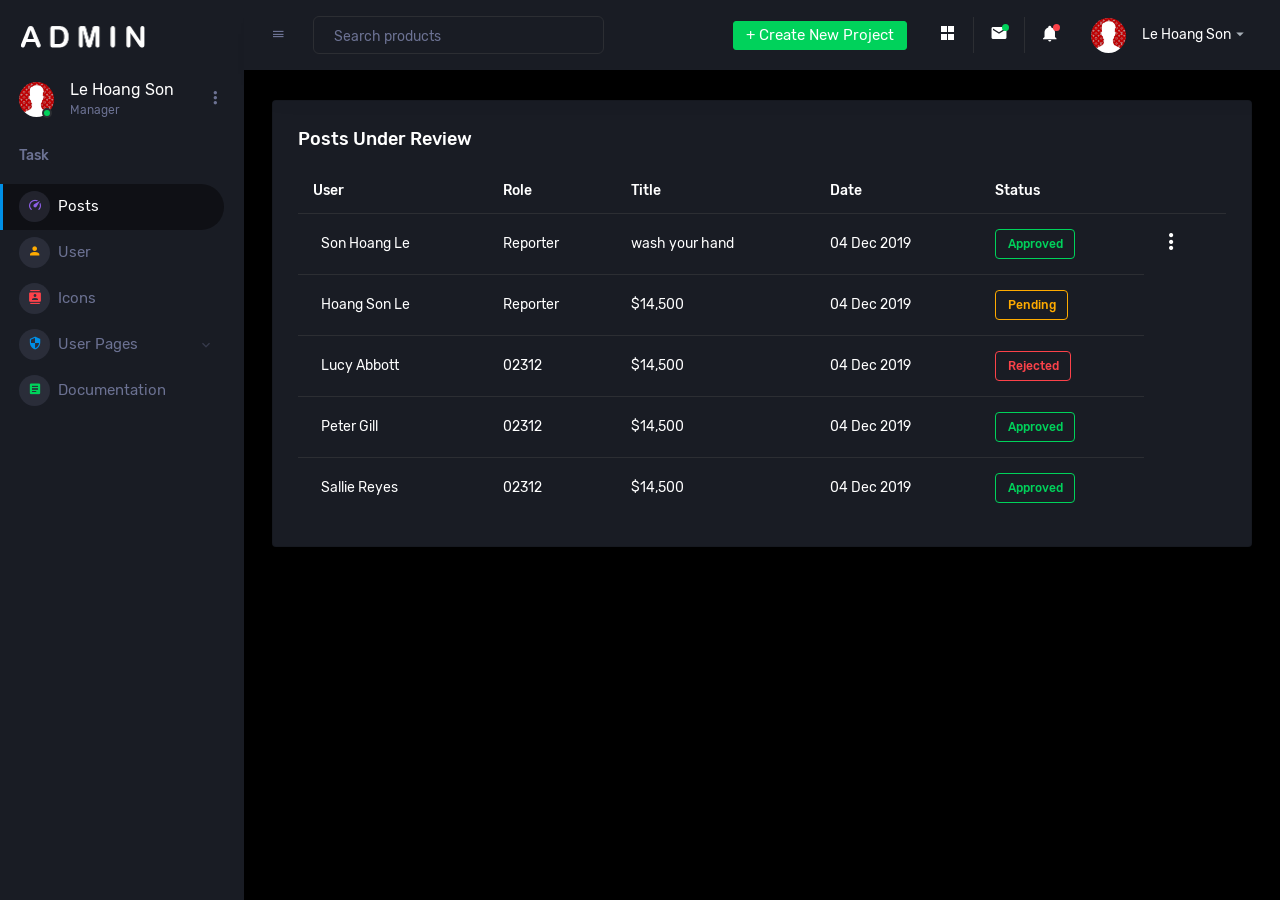
==== template/index.html @ 2b38dfba "update" ====
<!DOCTYPE html>
<html lang="en">
  <head>
    <!-- Required meta tags -->
    <meta charset="utf-8">
    <meta name="viewport" content="width=device-width, initial-scale=1, shrink-to-fit=no">
    <title>Admin</title>
    <!-- plugins:css -->
    <link rel="stylesheet" href="assets/vendors/mdi/css/materialdesignicons.min.css">
    <link rel="stylesheet" href="assets/vendors/css/vendor.bundle.base.css">
    <!-- endinject -->
    <!-- Plugin css for this page -->
    <link rel="stylesheet" href="assets/vendors/jvectormap/jquery-jvectormap.css">
    <link rel="stylesheet" href="assets/vendors/flag-icon-css/css/flag-icon.min.css">
    <link rel="stylesheet" href="assets/vendors/owl-carousel-2/owl.carousel.min.css">
    <link rel="stylesheet" href="assets/vendors/owl-carousel-2/owl.theme.default.min.css">
    <!-- End plugin css for this page -->
    <!-- inject:css -->
    <!-- endinject -->
    <!-- Layout styles -->
    <link rel="stylesheet" href="assets/css/style.css">
    <!-- End layout styles -->
    <link rel="shortcut icon" href="assets/images/favicon.png" />
  </head>
  <body>
    <div class="container-scroller">
      <!-- partial:partials/_sidebar.html -->
      <nav class="sidebar sidebar-offcanvas" id="sidebar">
        <div class="sidebar-brand-wrapper d-none d-lg-flex align-items-center justify-content-center fixed-top">
          <a class="sidebar-brand brand-logo" href="index.html"><img src="assets/images/logo-Admin.svg" alt="logo" /></a>
          <a class="sidebar-brand brand-logo-mini" href="index.html"><img src="assets/images/logo-mini-a.svg" alt="logo" /></a>
        </div>
        <ul class="nav">
          <li class="nav-item profile">
            <div class="profile-desc">
              <div class="profile-pic">
                <div class="count-indicator">
                  <img class="img-xs rounded-circle " src="assets/images/faces/face25.jpg" alt="">
                  <span class="count bg-success"></span>
                </div>
                <div class="profile-name">
                  <h5 class="mb-0 font-weight-normal">Le Hoang Son</h5>
                  <span>Manager</span>
                </div>
              </div>
              <a href="#" id="profile-dropdown" data-toggle="dropdown"><i class="mdi mdi-dots-vertical"></i></a>
              <div class="dropdown-menu dropdown-menu-right sidebar-dropdown preview-list" aria-labelledby="profile-dropdown">
                <a href="#" class="dropdown-item preview-item">
                  <div class="preview-thumbnail">
                    <div class="preview-icon bg-dark rounded-circle">
                      <i class="mdi mdi-settings text-primary"></i>
                    </div>
                  </div>
                  <div class="preview-item-content">
                    <p class="preview-subject ellipsis mb-1 text-small">Account settings</p>
                  </div>
                </a>
                <div class="dropdown-divider"></div>
                <a href="#" class="dropdown-item preview-item">
                  <div class="preview-thumbnail">
                    <div class="preview-icon bg-dark rounded-circle">
                      <i class="mdi mdi-onepassword  text-info"></i>
                    </div>
                  </div>
                  <div class="preview-item-content">
                    <p class="preview-subject ellipsis mb-1 text-small">Change Password</p>
                  </div>
                </a>
                <div class="dropdown-divider"></div>
                <a href="#" class="dropdown-item preview-item">
                  <div class="preview-thumbnail">
                    <div class="preview-icon bg-dark rounded-circle">
                      <i class="mdi mdi-calendar-today text-success"></i>
                    </div>
                  </div>
                  <div class="preview-item-content">
                    <p class="preview-subject ellipsis mb-1 text-small">To-do list</p>
                  </div>
                </a>
              </div>
            </div>
          </li>

          <!-- Task -->
          <li class="nav-item nav-category">
            <span class="nav-link">Task</span>
          </li>
          <li class="nav-item menu-items">
            <a class="nav-link" href="/template/index.html">
              <span class="menu-icon">
                <i class="mdi mdi-speedometer"></i>
              </span>
              <span class="menu-title">Posts</span>
            </a>
          </li>
          </li>
          <li class="nav-item menu-items">
            <a class="nav-link" href="./pages/user/User.html">
              <span class="menu-icon">
                <i class="mdi mdi-account"></i>
              </span>
              <span class="menu-title">User</span>
            </a>
          </li>
          <li class="nav-item menu-items">
            <a class="nav-link" href="pages/icons/mdi.html">
              <span class="menu-icon">
                <i class="mdi mdi-contacts"></i>
              </span>
              <span class="menu-title">Icons</span>
            </a>
          </li>
          <li class="nav-item menu-items">
            <a class="nav-link" data-toggle="collapse" href="#auth" aria-expanded="false" aria-controls="auth">
              <span class="menu-icon">
                <i class="mdi mdi-security"></i>
              </span>
              <span class="menu-title">User Pages</span>
              <i class="menu-arrow"></i>
            </a>
            <div class="collapse" id="auth">
              <ul class="nav flex-column sub-menu">
                <li class="nav-item"> <a class="nav-link" href="pages/samples/blank-page.html"> Blank Page </a></li>
                <li class="nav-item"> <a class="nav-link" href="pages/samples/error-404.html"> 404 </a></li>
                <li class="nav-item"> <a class="nav-link" href="pages/samples/error-500.html"> 500 </a></li>
                <li class="nav-item"> <a class="nav-link" href="pages/samples/login.html"> Login </a></li>
                <li class="nav-item"> <a class="nav-link" href="pages/samples/register.html"> Register </a></li>
              </ul>
            </div>
          </li>
          <li class="nav-item menu-items">
            <a class="nav-link" href="http://www.bootstrapdash.com/demo/corona-free/jquery/documentation/documentation.html">
              <span class="menu-icon">
                <i class="mdi mdi-file-document-box"></i>
              </span>
              <span class="menu-title">Documentation</span>
            </a>
          </li>
        </ul>
      </nav>
      
      <!-- partial -->
      <div class="container-fluid page-body-wrapper">
        <!-- partial:partials/_navbar.html -->
        <nav class="navbar p-0 fixed-top d-flex flex-row">
          <div class="navbar-brand-wrapper d-flex d-lg-none align-items-center justify-content-center">
            <a class="navbar-brand brand-logo-mini" href="index.html"><img src="assets/images/logo-mini.svg" alt="logo" /></a>
          </div>
          <div class="navbar-menu-wrapper flex-grow d-flex align-items-stretch">
            <button class="navbar-toggler navbar-toggler align-self-center" type="button" data-toggle="minimize">
              <span class="mdi mdi-menu"></span>
            </button>
            <ul class="navbar-nav w-100">
              <li class="nav-item w-100">
                <form class="nav-link mt-2 mt-md-0 d-none d-lg-flex search">
                  <input type="text" class="form-control" placeholder="Search products">
                </form>
              </li>
            </ul>
            <ul class="navbar-nav navbar-nav-right">
              <li class="nav-item dropdown d-none d-lg-block">
                <a class="nav-link btn btn-success create-new-button" id="createbuttonDropdown" data-toggle="dropdown" aria-expanded="false" href="#">+ Create New Project</a>
                <div class="dropdown-menu dropdown-menu-right navbar-dropdown preview-list" aria-labelledby="createbuttonDropdown">
                  <h6 class="p-3 mb-0">Projects</h6>
                  <div class="dropdown-divider"></div>
                  <a class="dropdown-item preview-item" href="../template/pages/forms/basic_elements.html">
                    <div class="preview-thumbnail">
                      <div class="preview-icon bg-dark rounded-circle">
                        <i class="mdi mdi-file-outline text-primary"></i>
                      </div>
                    </div>
                    <div class="preview-item-content">
                      <p class="preview-subject ellipsis mb-1">New post</p>
                    </div>
                  </a>
                  <div class="dropdown-divider"></div>
                  <p class="p-3 mb-0 text-center">See all projects</p>
                </div>
              </li>

              <li class="nav-item nav-settings d-none d-lg-block">
                <a class="nav-link" href="#">
                  <i class="mdi mdi-view-grid"></i>
                </a>
              </li>
              <li class="nav-item dropdown border-left">
                <a class="nav-link count-indicator dropdown-toggle" id="messageDropdown" href="#" data-toggle="dropdown" aria-expanded="false">
                  <i class="mdi mdi-email"></i>
                  <span class="count bg-success"></span>
                </a>
                <div class="dropdown-menu dropdown-menu-right navbar-dropdown preview-list" aria-labelledby="messageDropdown">
                  <h6 class="p-3 mb-0">Messages</h6>
                  <div class="dropdown-divider"></div>
                  <a class="dropdown-item preview-item">
                    <div class="preview-thumbnail">
                      <img src="assets/images/faces/face4.jpg" alt="image" class="rounded-circle profile-pic">
                    </div>
                    <div class="preview-item-content">
                      <p class="preview-subject ellipsis mb-1">Mark send you a message</p>
                      <p class="text-muted mb-0"> 1 Minutes ago </p>
                    </div>
                  </a>
                  <div class="dropdown-divider"></div>
                  <a class="dropdown-item preview-item">
                    <div class="preview-thumbnail">
                      <img src="assets/images/faces/face2.jpg" alt="image" class="rounded-circle profile-pic">
                    </div>
                    <div class="preview-item-content">
                      <p class="preview-subject ellipsis mb-1">Cregh send you a message</p>
                      <p class="text-muted mb-0"> 15 Minutes ago </p>
                    </div>
                  </a>
                  <div class="dropdown-divider"></div>
                  <a class="dropdown-item preview-item">
                    <div class="preview-thumbnail">
                      <img src="assets/images/faces/face3.jpg" alt="image" class="rounded-circle profile-pic">
                    </div>
                    <div class="preview-item-content">
                      <p class="preview-subject ellipsis mb-1">Profile picture updated</p>
                      <p class="text-muted mb-0"> 18 Minutes ago </p>
                    </div>
                  </a>
                  <div class="dropdown-divider"></div>
                  <p class="p-3 mb-0 text-center">4 new messages</p>
                </div>
              </li>
              <li class="nav-item dropdown border-left">
                <a class="nav-link count-indicator dropdown-toggle" id="notificationDropdown" href="#" data-toggle="dropdown">
                  <i class="mdi mdi-bell"></i>
                  <span class="count bg-danger"></span>
                </a>
                <div class="dropdown-menu dropdown-menu-right navbar-dropdown preview-list" aria-labelledby="notificationDropdown">
                  <h6 class="p-3 mb-0">Notifications</h6>
                  <div class="dropdown-divider"></div>
                  <a class="dropdown-item preview-item">
                    <div class="preview-thumbnail">
                      <div class="preview-icon bg-dark rounded-circle">
                        <i class="mdi mdi-calendar text-success"></i>
                      </div>
                    </div>
                    <div class="preview-item-content">
                      <p class="preview-subject mb-1">Event today</p>
                      <p class="text-muted ellipsis mb-0"> Just a reminder that you have an event today </p>
                    </div>
                  </a>
                  <div class="dropdown-divider"></div>
                  <a class="dropdown-item preview-item">
                    <div class="preview-thumbnail">
                      <div class="preview-icon bg-dark rounded-circle">
                        <i class="mdi mdi-settings text-danger"></i>
                      </div>
                    </div>
                    <div class="preview-item-content">
                      <p class="preview-subject mb-1">Settings</p>
                      <p class="text-muted ellipsis mb-0"> Update dashboard </p>
                    </div>
                  </a>
                  <div class="dropdown-divider"></div>
                  <a class="dropdown-item preview-item">
                    <div class="preview-thumbnail">
                      <div class="preview-icon bg-dark rounded-circle">
                        <i class="mdi mdi-link-variant text-warning"></i>
                      </div>
                    </div>
                    <div class="preview-item-content">
                      <p class="preview-subject mb-1">Launch Admin</p>
                      <p class="text-muted ellipsis mb-0"> New admin wow! </p>
                    </div>
                  </a>
                  <div class="dropdown-divider"></div>
                  <p class="p-3 mb-0 text-center">See all notifications</p>
                </div>
              </li>
              <li class="nav-item dropdown">
                <a class="nav-link" id="profileDropdown" href="#" data-toggle="dropdown">
                  <div class="navbar-profile">
                    <img class="img-xs rounded-circle" src="assets/images/faces/face25.jpg" alt="">
                    <p class="mb-0 d-none d-sm-block navbar-profile-name">Le Hoang Son</p>
                    <i class="mdi mdi-menu-down d-none d-sm-block"></i>
                  </div>
                </a>
                <div class="dropdown-menu dropdown-menu-right navbar-dropdown preview-list" aria-labelledby="profileDropdown">
                  <h6 class="p-3 mb-0">Profile</h6>
                  <div class="dropdown-divider"></div>
                  <a class="dropdown-item preview-item">
                    <div class="preview-thumbnail">
                      <div class="preview-icon bg-dark rounded-circle">
                        <i class="mdi mdi-settings text-success"></i>
                      </div>
                    </div>
                    <div class="preview-item-content">
                      <p class="preview-subject mb-1">Settings</p>
                    </div>
                  </a>
                  <div class="dropdown-divider"></div>
                  <a class="dropdown-item preview-item">
                    <div class="preview-thumbnail">
                      <div class="preview-icon bg-dark rounded-circle">
                        <i class="mdi mdi-logout text-danger"></i>
                      </div>
                    </div>
                    <div class="preview-item-content">
                      <p class="preview-subject mb-1">Log out</p>
                    </div>
                  </a>
                  <div class="dropdown-divider"></div>
                  <p class="p-3 mb-0 text-center">Advanced settings</p>
                </div>
              </li>
            </ul>
            <button class="navbar-toggler navbar-toggler-right d-lg-none align-self-center" type="button" data-toggle="offcanvas">
              <span class="mdi mdi-format-line-spacing"></span>
            </button>
          </div>
        </nav>

<!-- partial -->
<div class="main-panel">
  <div class="content-wrapper">
    <div class="row ">
      <div class="col-lg-12 grid-margin stretch-card">
        <div class="card">
          <div class="card-body">
            <h4 class="card-title">Posts Under Review</h4>
            <div class="table-responsive">
              <table class="table">
                <thead>
                  <tr>
                    <th> User </th>
                    <th> Role </th>
                    <th> Title </th>
                    <th> Date </th>
                    <th> Status </th>
                  </tr>
                </thead>
                <tbody>
                  <tr>
                    <td>
                      <!-- <img src="assets/images/faces/face1.jpg" alt="image" /> -->
                      <span class="pl-2">Son Hoang Le</span>
                    </td>
                    <td> Reporter </td>
                    <td> wash your hand </td>
                    <td> 04 Dec 2019 </td>
                    <td>
                      <div class="badge badge-outline-success">Approved</div>
                    </td>

                    <!-- dropdown -->
                    <td>
                      <a href="#" id="profile-dropdown" data-toggle="dropdown"><i class="mdi mdi-dots-vertical"></i></a>
                      <div class="dropdown-menu dropdown-menu-right sidebar-dropdown preview-list" aria-labelledby="profile-dropdown">
                        <a href="#" class="dropdown-item preview-item" id="test-dropdown">
                          <div class="preview-thumbnail">
                            <div class="preview-icon">
                              <i class="mdi mdi-eye text-info"></i>
                            </div>
                          </div>
                          <div class="preview-item-content">
                            <p class="preview-subject ellipsis mb-1 text-small">Preview</p>
                          </div>
                        </a>
                        <div class="dropdown-divider"></div>
                        <a href="#" class="dropdown-item preview-item" id="test-dropdown">
                          <div class="preview-thumbnail">
                            <div class="preview-icon">
                              <i class="mdi mdi-border-color text-info"></i>
                            </div>
                          </div>
                          <div class="preview-item-content">
                            <p class="preview-subject ellipsis mb-1 text-small">Edit</p>
                          </div>
                        </a>
                        <div class="dropdown-divider"></div>
                        <a href="#" class="dropdown-item preview-item" id="test-dropdown">
                          <div class="preview-thumbnail">
                            <div class="preview-icon">
                              <i class="mdi mdi-delete text-success"></i>
                            </div>
                          </div>
                          <div class="preview-item-content">
                            <p class="preview-subject ellipsis mb-1 text-small">Delete</p>
                          </div>
                        </a>
                      </div>
                    </td>

                  </tr>
                  <tr>
                    <td>
                      <!-- <img src="assets/images/faces/face2.jpg" alt="image" /> -->
                      <span class="pl-2">Hoang Son Le</span>
                    </td>
                    <td> Reporter </td>
                    <td> $14,500 </td>
                    <td> 04 Dec 2019 </td>
                    <td>
                      <div class="badge badge-outline-warning">Pending</div>
                    </td>
                  </tr>
                  <tr>
                    <td>
                      <!-- <img src="assets/images/faces/face5.jpg" alt="image" /> -->
                      <span class="pl-2">Lucy Abbott</span>
                    </td>
                    <td> 02312 </td>
                    <td> $14,500 </td>
                    <td> 04 Dec 2019 </td>
                    <td>
                      <div class="badge badge-outline-danger">Rejected</div>
                    </td>
                  </tr>
                  <tr>
                    <td>
                      <!-- <img src="assets/images/faces/face3.jpg" alt="image" /> -->
                      <span class="pl-2">Peter Gill</span>
                    </td>
                    <td> 02312 </td>
                    <td> $14,500 </td>
                    <td> 04 Dec 2019 </td>
                    <td>
                      <div class="badge badge-outline-success">Approved</div>
                    </td>
                  </tr>
                  <tr>
                    <td>
                      <!-- <img src="assets/images/faces/face4.jpg" alt="image" /> -->
                      <span class="pl-2">Sallie Reyes</span>
                    </td>
                    <td> 02312 </td>
                    <td> $14,500 </td>
                    <td> 04 Dec 2019 </td>
                    <td>
                      <div class="badge badge-outline-success">Approved</div>
                    </td>
                  </tr>
                </tbody>
              </table>
            </div>
          </div>
        </div>
      </div>

    </div>
    <!-- <div class="row">
      <div class="col-md-12 col-xl-4 grid-margin stretch-card">
        <div class="card">
          <div class="card-body">
            <h4 class="card-title">To do list</h4>
            <div class="add-items d-flex">
              <input type="text" class="form-control todo-list-input" placeholder="enter task..">
              <button class="add btn btn-primary todo-list-add-btn">Add</button>
            </div>
            <div class="list-wrapper">
              <ul class="d-flex flex-column-reverse text-white todo-list todo-list-custom">
                <li>
                  <div class="form-check form-check-primary">
                    <label class="form-check-label">
                      <input class="checkbox" type="checkbox"> Create invoice </label>
                  </div>
                  <i class="remove mdi mdi-close-box"></i>
                </li>
                <li>
                  <div class="form-check form-check-primary">
                    <label class="form-check-label">
                      <input class="checkbox" type="checkbox"> Meeting with Alita </label>
                  </div>
                  <i class="remove mdi mdi-close-box"></i>
                </li>
                <li class="completed">
                  <div class="form-check form-check-primary">
                    <label class="form-check-label">
                      <input class="checkbox" type="checkbox" checked> Prepare for presentation </label>
                  </div>
                  <i class="remove mdi mdi-close-box"></i>
                </li>
                <li>
                  <div class="form-check form-check-primary">
                    <label class="form-check-label">
                      <input class="checkbox" type="checkbox"> Plan weekend outing </label>
                  </div>
                  <i class="remove mdi mdi-close-box"></i>
                </li>
                <li>
                  <div class="form-check form-check-primary">
                    <label class="form-check-label">
                      <input class="checkbox" type="checkbox"> Pick up kids from school </label>
                  </div>
                  <i class="remove mdi mdi-close-box"></i>
                </li>
              </ul>
            </div>
          </div>
        </div>
      </div>
    </div> -->
  </div>
  <!-- content-wrapper ends -->
  <!-- partial:partials/_footer.html -->
  <!-- <footer class="footer">
    <div class="d-sm-flex justify-content-center justify-content-sm-between">
      <span class="text-muted d-block text-center text-sm-left d-sm-inline-block">Copyright © bootstrapdash.com 2020</span>
      <span class="float-none float-sm-right d-block mt-1 mt-sm-0 text-center"> Free <a href="https://www.bootstrapdash.com/bootstrap-admin-template/" target="_blank">Bootstrap admin templates</a> from Bootstrapdash.com</span>
    </div>
  </footer> -->
  <!-- partial -->
</div>
<!-- main-panel ends -->
      </div>
      <!-- page-body-wrapper ends -->
    </div>
    <!-- container-scroller -->
    <!-- plugins:js -->
    <script src="assets/vendors/js/vendor.bundle.base.js"></script>
    <!-- endinject -->
    <!-- Plugin js for this page -->
    <script src="assets/vendors/chart.js/Chart.min.js"></script>
    <script src="assets/vendors/progressbar.js/progressbar.min.js"></script>
    <script src="assets/vendors/jvectormap/jquery-jvectormap.min.js"></script>
    <script src="assets/vendors/jvectormap/jquery-jvectormap-world-mill-en.js"></script>
    <script src="assets/vendors/owl-carousel-2/owl.carousel.min.js"></script>
    <!-- End plugin js for this page -->
    <!-- inject:js -->
    <script src="assets/js/off-canvas.js"></script>
    <script src="assets/js/hoverable-collapse.js"></script>
    <script src="assets/js/misc.js"></script>
    <script src="assets/js/settings.js"></script>
    <script src="assets/js/todolist.js"></script>
    <!-- endinject -->
    <!-- Custom js for this page -->
    <script src="assets/js/dashboard.js"></script>
    <!-- End custom js for this page -->
  </body>
</html>
---- template/assets/vendors/flag-icon-css/css/flag-icon.min.css ----
.flag-icon-background{background-size:contain;background-position:50%;background-repeat:no-repeat}.flag-icon{background-size:contain;background-position:50%;background-repeat:no-repeat;position:relative;display:inline-block;width:1.33333333em;line-height:1em}.flag-icon:before{content:'\00a0'}.flag-icon.flag-icon-squared{width:1em}.flag-icon-ad{background-image:url(../flags/4x3/ad.svg)}.flag-icon-ad.flag-icon-squared{background-image:url(../flags/1x1/ad.svg)}.flag-icon-ae{background-image:url(../flags/4x3/ae.svg)}.flag-icon-ae.flag-icon-squared{background-image:url(../flags/1x1/ae.svg)}.flag-icon-af{background-image:url(../flags/4x3/af.svg)}.flag-icon-af.flag-icon-squared{background-image:url(../flags/1x1/af.svg)}.flag-icon-ag{background-image:url(../flags/4x3/ag.svg)}.flag-icon-ag.flag-icon-squared{background-image:url(../flags/1x1/ag.svg)}.flag-icon-ai{background-image:url(../flags/4x3/ai.svg)}.flag-icon-ai.flag-icon-squared{background-image:url(../flags/1x1/ai.svg)}.flag-icon-al{background-image:url(../flags/4x3/al.svg)}.flag-icon-al.flag-icon-squared{background-image:url(../flags/1x1/al.svg)}.flag-icon-am{background-image:url(../flags/4x3/am.svg)}.flag-icon-am.flag-icon-squared{background-image:url(../flags/1x1/am.svg)}.flag-icon-ao{background-image:url(../flags/4x3/ao.svg)}.flag-icon-ao.flag-icon-squared{background-image:url(../flags/1x1/ao.svg)}.flag-icon-aq{background-image:url(../flags/4x3/aq.svg)}.flag-icon-aq.flag-icon-squared{background-image:url(../flags/1x1/aq.svg)}.flag-icon-ar{background-image:url(../flags/4x3/ar.svg)}.flag-icon-ar.flag-icon-squared{background-image:url(../flags/1x1/ar.svg)}.flag-icon-as{background-image:url(../flags/4x3/as.svg)}.flag-icon-as.flag-icon-squared{background-image:url(../flags/1x1/as.svg)}.flag-icon-at{background-image:url(../flags/4x3/at.svg)}.flag-icon-at.flag-icon-squared{background-image:url(../flags/1x1/at.svg)}.flag-icon-au{background-image:url(../flags/4x3/au.svg)}.flag-icon-au.flag-icon-squared{background-image:url(../flags/1x1/au.svg)}.flag-icon-aw{background-image:url(../flags/4x3/aw.svg)}.flag-icon-aw.flag-icon-squared{background-image:url(../flags/1x1/aw.svg)}.flag-icon-ax{background-image:url(../flags/4x3/ax.svg)}.flag-icon-ax.flag-icon-squared{background-image:url(../flags/1x1/ax.svg)}.flag-icon-az{background-image:url(../flags/4x3/az.svg)}.flag-icon-az.flag-icon-squared{background-image:url(../flags/1x1/az.svg)}.flag-icon-ba{background-image:url(../flags/4x3/ba.svg)}.flag-icon-ba.flag-icon-squared{background-image:url(../flags/1x1/ba.svg)}.flag-icon-bb{background-image:url(../flags/4x3/bb.svg)}.flag-icon-bb.flag-icon-squared{background-image:url(../flags/1x1/bb.svg)}.flag-icon-bd{background-image:url(../flags/4x3/bd.svg)}.flag-icon-bd.flag-icon-squared{background-image:url(../flags/1x1/bd.svg)}.flag-icon-be{background-image:url(../flags/4x3/be.svg)}.flag-icon-be.flag-icon-squared{background-image:url(../flags/1x1/be.svg)}.flag-icon-bf{background-image:url(../flags/4x3/bf.svg)}.flag-icon-bf.flag-icon-squared{background-image:url(../flags/1x1/bf.svg)}.flag-icon-bg{background-image:url(../flags/4x3/bg.svg)}.flag-icon-bg.flag-icon-squared{background-image:url(../flags/1x1/bg.svg)}.flag-icon-bh{background-image:url(../flags/4x3/bh.svg)}.flag-icon-bh.flag-icon-squared{background-image:url(../flags/1x1/bh.svg)}.flag-icon-bi{background-image:url(../flags/4x3/bi.svg)}.flag-icon-bi.flag-icon-squared{background-image:url(../flags/1x1/bi.svg)}.flag-icon-bj{background-image:url(../flags/4x3/bj.svg)}.flag-icon-bj.flag-icon-squared{background-image:url(../flags/1x1/bj.svg)}.flag-icon-bl{background-image:url(../flags/4x3/bl.svg)}.flag-icon-bl.flag-icon-squared{background-image:url(../flags/1x1/bl.svg)}.flag-icon-bm{background-image:url(../flags/4x3/bm.svg)}.flag-icon-bm.flag-icon-squared{background-image:url(../flags/1x1/bm.svg)}.flag-icon-bn{background-image:url(../flags/4x3/bn.svg)}.flag-icon-bn.flag-icon-squared{background-image:url(../flags/1x1/bn.svg)}.flag-icon-bo{background-image:url(../flags/4x3/bo.svg)}.flag-icon-bo.flag-icon-squared{background-image:url(../flags/1x1/bo.svg)}.flag-icon-bq{background-image:url(../flags/4x3/bq.svg)}.flag-icon-bq.flag-icon-squared{background-image:url(../flags/1x1/bq.svg)}.flag-icon-br{background-image:url(../flags/4x3/br.svg)}.flag-icon-br.flag-icon-squared{background-image:url(../flags/1x1/br.svg)}.flag-icon-bs{background-image:url(../flags/4x3/bs.svg)}.flag-icon-bs.flag-icon-squared{background-image:url(../flags/1x1/bs.svg)}.flag-icon-bt{background-image:url(../flags/4x3/bt.svg)}.flag-icon-bt.flag-icon-squared{background-image:url(../flags/1x1/bt.svg)}.flag-icon-bv{background-image:url(../flags/4x3/bv.svg)}.flag-icon-bv.flag-icon-squared{background-image:url(../flags/1x1/bv.svg)}.flag-icon-bw{background-image:url(../flags/4x3/bw.svg)}.flag-icon-bw.flag-icon-squared{background-image:url(../flags/1x1/bw.svg)}.flag-icon-by{background-image:url(../flags/4x3/by.svg)}.flag-icon-by.flag-icon-squared{background-image:url(../flags/1x1/by.svg)}.flag-icon-bz{background-image:url(../flags/4x3/bz.svg)}.flag-icon-bz.flag-icon-squared{background-image:url(../flags/1x1/bz.svg)}.flag-icon-ca{background-image:url(../flags/4x3/ca.svg)}.flag-icon-ca.flag-icon-squared{background-image:url(../flags/1x1/ca.svg)}.flag-icon-cc{background-image:url(../flags/4x3/cc.svg)}.flag-icon-cc.flag-icon-squared{background-image:url(../flags/1x1/cc.svg)}.flag-icon-cd{background-image:url(../flags/4x3/cd.svg)}.flag-icon-cd.flag-icon-squared{background-image:url(../flags/1x1/cd.svg)}.flag-icon-cf{background-image:url(../flags/4x3/cf.svg)}.flag-icon-cf.flag-icon-squared{background-image:url(../flags/1x1/cf.svg)}.flag-icon-cg{background-image:url(../flags/4x3/cg.svg)}.flag-icon-cg.flag-icon-squared{background-image:url(../flags/1x1/cg.svg)}.flag-icon-ch{background-image:url(../flags/4x3/ch.svg)}.flag-icon-ch.flag-icon-squared{background-image:url(../flags/1x1/ch.svg)}.flag-icon-ci{background-image:url(../flags/4x3/ci.svg)}.flag-icon-ci.flag-icon-squared{background-image:url(../flags/1x1/ci.svg)}.flag-icon-ck{background-image:url(../flags/4x3/ck.svg)}.flag-icon-ck.flag-icon-squared{background-image:url(../flags/1x1/ck.svg)}.flag-icon-cl{background-image:url(../flags/4x3/cl.svg)}.flag-icon-cl.flag-icon-squared{background-image:url(../flags/1x1/cl.svg)}.flag-icon-cm{background-image:url(../flags/4x3/cm.svg)}.flag-icon-cm.flag-icon-squared{background-image:url(../flags/1x1/cm.svg)}.flag-icon-cn{background-image:url(../flags/4x3/cn.svg)}.flag-icon-cn.flag-icon-squared{background-image:url(../flags/1x1/cn.svg)}.flag-icon-co{background-image:url(../flags/4x3/co.svg)}.flag-icon-co.flag-icon-squared{background-image:url(../flags/1x1/co.svg)}.flag-icon-cr{background-image:url(../flags/4x3/cr.svg)}.flag-icon-cr.flag-icon-squared{background-image:url(../flags/1x1/cr.svg)}.flag-icon-cu{background-image:url(../flags/4x3/cu.svg)}.flag-icon-cu.flag-icon-squared{background-image:url(../flags/1x1/cu.svg)}.flag-icon-cv{background-image:url(../flags/4x3/cv.svg)}.flag-icon-cv.flag-icon-squared{background-image:url(../flags/1x1/cv.svg)}.flag-icon-cw{background-image:url(../flags/4x3/cw.svg)}.flag-icon-cw.flag-icon-squared{background-image:url(../flags/1x1/cw.svg)}.flag-icon-cx{background-image:url(../flags/4x3/cx.svg)}.flag-icon-cx.flag-icon-squared{background-image:url(../flags/1x1/cx.svg)}.flag-icon-cy{background-image:url(../flags/4x3/cy.svg)}.flag-icon-cy.flag-icon-squared{background-image:url(../flags/1x1/cy.svg)}.flag-icon-cz{background-image:url(../flags/4x3/cz.svg)}.flag-icon-cz.flag-icon-squared{background-image:url(../flags/1x1/cz.svg)}.flag-icon-de{background-image:url(../flags/4x3/de.svg)}.flag-icon-de.flag-icon-squared{background-image:url(../flags/1x1/de.svg)}.flag-icon-dj{background-image:url(../flags/4x3/dj.svg)}.flag-icon-dj.flag-icon-squared{background-image:url(../flags/1x1/dj.svg)}.flag-icon-dk{background-image:url(../flags/4x3/dk.svg)}.flag-icon-dk.flag-icon-squared{background-image:url(../flags/1x1/dk.svg)}.flag-icon-dm{background-image:url(../flags/4x3/dm.svg)}.flag-icon-dm.flag-icon-squared{background-image:url(../flags/1x1/dm.svg)}.flag-icon-do{background-image:url(../flags/4x3/do.svg)}.flag-icon-do.flag-icon-squared{background-image:url(../flags/1x1/do.svg)}.flag-icon-dz{background-image:url(../flags/4x3/dz.svg)}.flag-icon-dz.flag-icon-squared{background-image:url(../flags/1x1/dz.svg)}.flag-icon-ec{background-image:url(../flags/4x3/ec.svg)}.flag-icon-ec.flag-icon-squared{background-image:url(../flags/1x1/ec.svg)}.flag-icon-ee{background-image:url(../flags/4x3/ee.svg)}.flag-icon-ee.flag-icon-squared{background-image:url(../flags/1x1/ee.svg)}.flag-icon-eg{background-image:url(../flags/4x3/eg.svg)}.flag-icon-eg.flag-icon-squared{background-image:url(../flags/1x1/eg.svg)}.flag-icon-eh{background-image:url(../flags/4x3/eh.svg)}.flag-icon-eh.flag-icon-squared{background-image:url(../flags/1x1/eh.svg)}.flag-icon-er{background-image:url(../flags/4x3/er.svg)}.flag-icon-er.flag-icon-squared{background-image:url(../flags/1x1/er.svg)}.flag-icon-es{background-image:url(../flags/4x3/es.svg)}.flag-icon-es.flag-icon-squared{background-image:url(../flags/1x1/es.svg)}.flag-icon-et{background-image:url(../flags/4x3/et.svg)}.flag-icon-et.flag-icon-squared{background-image:url(../flags/1x1/et.svg)}.flag-icon-fi{background-image:url(../flags/4x3/fi.svg)}.flag-icon-fi.flag-icon-squared{background-image:url(../flags/1x1/fi.svg)}.flag-icon-fj{background-image:url(../flags/4x3/fj.svg)}.flag-icon-fj.flag-icon-squared{background-image:url(../flags/1x1/fj.svg)}.flag-icon-fk{background-image:url(../flags/4x3/fk.svg)}.flag-icon-fk.flag-icon-squared{background-image:url(../flags/1x1/fk.svg)}.flag-icon-fm{background-image:url(../flags/4x3/fm.svg)}.flag-icon-fm.flag-icon-squared{background-image:url(../flags/1x1/fm.svg)}.flag-icon-fo{background-image:url(../flags/4x3/fo.svg)}.flag-icon-fo.flag-icon-squared{background-image:url(../flags/1x1/fo.svg)}.flag-icon-fr{background-image:url(../flags/4x3/fr.svg)}.flag-icon-fr.flag-icon-squared{background-image:url(../flags/1x1/fr.svg)}.flag-icon-ga{background-image:url(../flags/4x3/ga.svg)}.flag-icon-ga.flag-icon-squared{background-image:url(../flags/1x1/ga.svg)}.flag-icon-gb{background-image:url(../flags/4x3/gb.svg)}.flag-icon-gb.flag-icon-squared{background-image:url(../flags/1x1/gb.svg)}.flag-icon-gd{background-image:url(../flags/4x3/gd.svg)}.flag-icon-gd.flag-icon-squared{background-image:url(../flags/1x1/gd.svg)}.flag-icon-ge{background-image:url(../flags/4x3/ge.svg)}.flag-icon-ge.flag-icon-squared{background-image:url(../flags/1x1/ge.svg)}.flag-icon-gf{background-image:url(../flags/4x3/gf.svg)}.flag-icon-gf.flag-icon-squared{background-image:url(../flags/1x1/gf.svg)}.flag-icon-gg{background-image:url(../flags/4x3/gg.svg)}.flag-icon-gg.flag-icon-squared{background-image:url(../flags/1x1/gg.svg)}.flag-icon-gh{background-image:url(../flags/4x3/gh.svg)}.flag-icon-gh.flag-icon-squared{background-image:url(../flags/1x1/gh.svg)}.flag-icon-gi{background-image:url(../flags/4x3/gi.svg)}.flag-icon-gi.flag-icon-squared{background-image:url(../flags/1x1/gi.svg)}.flag-icon-gl{background-image:url(../flags/4x3/gl.svg)}.flag-icon-gl.flag-icon-squared{background-image:url(../flags/1x1/gl.svg)}.flag-icon-gm{background-image:url(../flags/4x3/gm.svg)}.flag-icon-gm.flag-icon-squared{background-image:url(../flags/1x1/gm.svg)}.flag-icon-gn{background-image:url(../flags/4x3/gn.svg)}.flag-icon-gn.flag-icon-squared{background-image:url(../flags/1x1/gn.svg)}.flag-icon-gp{background-image:url(../flags/4x3/gp.svg)}.flag-icon-gp.flag-icon-squared{background-image:url(../flags/1x1/gp.svg)}.flag-icon-gq{background-image:url(../flags/4x3/gq.svg)}.flag-icon-gq.flag-icon-squared{background-image:url(../flags/1x1/gq.svg)}.flag-icon-gr{background-image:url(../flags/4x3/gr.svg)}.flag-icon-gr.flag-icon-squared{background-image:url(../flags/1x1/gr.svg)}.flag-icon-gs{background-image:url(../flags/4x3/gs.svg)}.flag-icon-gs.flag-icon-squared{background-image:url(../flags/1x1/gs.svg)}.flag-icon-gt{background-image:url(../flags/4x3/gt.svg)}.flag-icon-gt.flag-icon-squared{background-image:url(../flags/1x1/gt.svg)}.flag-icon-gu{background-image:url(../flags/4x3/gu.svg)}.flag-icon-gu.flag-icon-squared{background-image:url(../flags/1x1/gu.svg)}.flag-icon-gw{background-image:url(../flags/4x3/gw.svg)}.flag-icon-gw.flag-icon-squared{background-image:url(../flags/1x1/gw.svg)}.flag-icon-gy{background-image:url(../flags/4x3/gy.svg)}.flag-icon-gy.flag-icon-squared{background-image:url(../flags/1x1/gy.svg)}.flag-icon-hk{background-image:url(../flags/4x3/hk.svg)}.flag-icon-hk.flag-icon-squared{background-image:url(../flags/1x1/hk.svg)}.flag-icon-hm{background-image:url(../flags/4x3/hm.svg)}.flag-icon-hm.flag-icon-squared{background-image:url(../flags/1x1/hm.svg)}.flag-icon-hn{background-image:url(../flags/4x3/hn.svg)}.flag-icon-hn.flag-icon-squared{background-image:url(../flags/1x1/hn.svg)}.flag-icon-hr{background-image:url(../flags/4x3/hr.svg)}.flag-icon-hr.flag-icon-squared{background-image:url(../flags/1x1/hr.svg)}.flag-icon-ht{background-image:url(../flags/4x3/ht.svg)}.flag-icon-ht.flag-icon-squared{background-image:url(../flags/1x1/ht.svg)}.flag-icon-hu{background-image:url(../flags/4x3/hu.svg)}.flag-icon-hu.flag-icon-squared{background-image:url(../flags/1x1/hu.svg)}.flag-icon-id{background-image:url(../flags/4x3/id.svg)}.flag-icon-id.flag-icon-squared{background-image:url(../flags/1x1/id.svg)}.flag-icon-ie{background-image:url(../flags/4x3/ie.svg)}.flag-icon-ie.flag-icon-squared{background-image:url(../flags/1x1/ie.svg)}.flag-icon-il{background-image:url(../flags/4x3/il.svg)}.flag-icon-il.flag-icon-squared{background-image:url(../flags/1x1/il.svg)}.flag-icon-im{background-image:url(../flags/4x3/im.svg)}.flag-icon-im.flag-icon-squared{background-image:url(../flags/1x1/im.svg)}.flag-icon-in{background-image:url(../flags/4x3/in.svg)}.flag-icon-in.flag-icon-squared{background-image:url(../flags/1x1/in.svg)}.flag-icon-io{background-image:url(../flags/4x3/io.svg)}.flag-icon-io.flag-icon-squared{background-image:url(../flags/1x1/io.svg)}.flag-icon-iq{background-image:url(../flags/4x3/iq.svg)}.flag-icon-iq.flag-icon-squared{background-image:url(../flags/1x1/iq.svg)}.flag-icon-ir{background-image:url(../flags/4x3/ir.svg)}.flag-icon-ir.flag-icon-squared{background-image:url(../flags/1x1/ir.svg)}.flag-icon-is{background-image:url(../flags/4x3/is.svg)}.flag-icon-is.flag-icon-squared{background-image:url(../flags/1x1/is.svg)}.flag-icon-it{background-image:url(../flags/4x3/it.svg)}.flag-icon-it.flag-icon-squared{background-image:url(../flags/1x1/it.svg)}.flag-icon-je{background-image:url(../flags/4x3/je.svg)}.flag-icon-je.flag-icon-squared{background-image:url(../flags/1x1/je.svg)}.flag-icon-jm{background-image:url(../flags/4x3/jm.svg)}.flag-icon-jm.flag-icon-squared{background-image:url(../flags/1x1/jm.svg)}.flag-icon-jo{background-image:url(../flags/4x3/jo.svg)}.flag-icon-jo.flag-icon-squared{background-image:url(../flags/1x1/jo.svg)}.flag-icon-jp{background-image:url(../flags/4x3/jp.svg)}.flag-icon-jp.flag-icon-squared{background-image:url(../flags/1x1/jp.svg)}.flag-icon-ke{background-image:url(../flags/4x3/ke.svg)}.flag-icon-ke.flag-icon-squared{background-image:url(../flags/1x1/ke.svg)}.flag-icon-kg{background-image:url(../flags/4x3/kg.svg)}.flag-icon-kg.flag-icon-squared{background-image:url(../flags/1x1/kg.svg)}.flag-icon-kh{background-image:url(../flags/4x3/kh.svg)}.flag-icon-kh.flag-icon-squared{background-image:url(../flags/1x1/kh.svg)}.flag-icon-ki{background-image:url(../flags/4x3/ki.svg)}.flag-icon-ki.flag-icon-squared{background-image:url(../flags/1x1/ki.svg)}.flag-icon-km{background-image:url(../flags/4x3/km.svg)}.flag-icon-km.flag-icon-squared{background-image:url(../flags/1x1/km.svg)}.flag-icon-kn{background-image:url(../flags/4x3/kn.svg)}.flag-icon-kn.flag-icon-squared{background-image:url(../flags/1x1/kn.svg)}.flag-icon-kp{background-image:url(../flags/4x3/kp.svg)}.flag-icon-kp.flag-icon-squared{background-image:url(../flags/1x1/kp.svg)}.flag-icon-kr{background-image:url(../flags/4x3/kr.svg)}.flag-icon-kr.flag-icon-squared{background-image:url(../flags/1x1/kr.svg)}.flag-icon-kw{background-image:url(../flags/4x3/kw.svg)}.flag-icon-kw.flag-icon-squared{background-image:url(../flags/1x1/kw.svg)}.flag-icon-ky{background-image:url(../flags/4x3/ky.svg)}.flag-icon-ky.flag-icon-squared{background-image:url(../flags/1x1/ky.svg)}.flag-icon-kz{background-image:url(../flags/4x3/kz.svg)}.flag-icon-kz.flag-icon-squared{background-image:url(../flags/1x1/kz.svg)}.flag-icon-la{background-image:url(../flags/4x3/la.svg)}.flag-icon-la.flag-icon-squared{background-image:url(../flags/1x1/la.svg)}.flag-icon-lb{background-image:url(../flags/4x3/lb.svg)}.flag-icon-lb.flag-icon-squared{background-image:url(../flags/1x1/lb.svg)}.flag-icon-lc{background-image:url(../flags/4x3/lc.svg)}.flag-icon-lc.flag-icon-squared{background-image:url(../flags/1x1/lc.svg)}.flag-icon-li{background-image:url(../flags/4x3/li.svg)}.flag-icon-li.flag-icon-squared{background-image:url(../flags/1x1/li.svg)}.flag-icon-lk{background-image:url(../flags/4x3/lk.svg)}.flag-icon-lk.flag-icon-squared{background-image:url(../flags/1x1/lk.svg)}.flag-icon-lr{background-image:url(../flags/4x3/lr.svg)}.flag-icon-lr.flag-icon-squared{background-image:url(../flags/1x1/lr.svg)}.flag-icon-ls{background-image:url(../flags/4x3/ls.svg)}.flag-icon-ls.flag-icon-squared{background-image:url(../flags/1x1/ls.svg)}.flag-icon-lt{background-image:url(../flags/4x3/lt.svg)}.flag-icon-lt.flag-icon-squared{background-image:url(../flags/1x1/lt.svg)}.flag-icon-lu{background-image:url(../flags/4x3/lu.svg)}.flag-icon-lu.flag-icon-squared{background-image:url(../flags/1x1/lu.svg)}.flag-icon-lv{background-image:url(../flags/4x3/lv.svg)}.flag-icon-lv.flag-icon-squared{background-image:url(../flags/1x1/lv.svg)}.flag-icon-ly{background-image:url(../flags/4x3/ly.svg)}.flag-icon-ly.flag-icon-squared{background-image:url(../flags/1x1/ly.svg)}.flag-icon-ma{background-image:url(../flags/4x3/ma.svg)}.flag-icon-ma.flag-icon-squared{background-image:url(../flags/1x1/ma.svg)}.flag-icon-mc{background-image:url(../flags/4x3/mc.svg)}.flag-icon-mc.flag-icon-squared{background-image:url(../flags/1x1/mc.svg)}.flag-icon-md{background-image:url(../flags/4x3/md.svg)}.flag-icon-md.flag-icon-squared{background-image:url(../flags/1x1/md.svg)}.flag-icon-me{background-image:url(../flags/4x3/me.svg)}.flag-icon-me.flag-icon-squared{background-image:url(../flags/1x1/me.svg)}.flag-icon-mf{background-image:url(../flags/4x3/mf.svg)}.flag-icon-mf.flag-icon-squared{background-image:url(../flags/1x1/mf.svg)}.flag-icon-mg{background-image:url(../flags/4x3/mg.svg)}.flag-icon-mg.flag-icon-squared{background-image:url(../flags/1x1/mg.svg)}.flag-icon-mh{background-image:url(../flags/4x3/mh.svg)}.flag-icon-mh.flag-icon-squared{background-image:url(../flags/1x1/mh.svg)}.flag-icon-mk{background-image:url(../flags/4x3/mk.svg)}.flag-icon-mk.flag-icon-squared{background-image:url(../flags/1x1/mk.svg)}.flag-icon-ml{background-image:url(../flags/4x3/ml.svg)}.flag-icon-ml.flag-icon-squared{background-image:url(../flags/1x1/ml.svg)}.flag-icon-mm{background-image:url(../flags/4x3/mm.svg)}.flag-icon-mm.flag-icon-squared{background-image:url(../flags/1x1/mm.svg)}.flag-icon-mn{background-image:url(../flags/4x3/mn.svg)}.flag-icon-mn.flag-icon-squared{background-image:url(../flags/1x1/mn.svg)}.flag-icon-mo{background-image:url(../flags/4x3/mo.svg)}.flag-icon-mo.flag-icon-squared{background-image:url(../flags/1x1/mo.svg)}.flag-icon-mp{background-image:url(../flags/4x3/mp.svg)}.flag-icon-mp.flag-icon-squared{background-image:url(../flags/1x1/mp.svg)}.flag-icon-mq{background-image:url(../flags/4x3/mq.svg)}.flag-icon-mq.flag-icon-squared{background-image:url(../flags/1x1/mq.svg)}.flag-icon-mr{background-image:url(../flags/4x3/mr.svg)}.flag-icon-mr.flag-icon-squared{background-image:url(../flags/1x1/mr.svg)}.flag-icon-ms{background-image:url(../flags/4x3/ms.svg)}.flag-icon-ms.flag-icon-squared{background-image:url(../flags/1x1/ms.svg)}.flag-icon-mt{background-image:url(../flags/4x3/mt.svg)}.flag-icon-mt.flag-icon-squared{background-image:url(../flags/1x1/mt.svg)}.flag-icon-mu{background-image:url(../flags/4x3/mu.svg)}.flag-icon-mu.flag-icon-squared{background-image:url(../flags/1x1/mu.svg)}.flag-icon-mv{background-image:url(../flags/4x3/mv.svg)}.flag-icon-mv.flag-icon-squared{background-image:url(../flags/1x1/mv.svg)}.flag-icon-mw{background-image:url(../flags/4x3/mw.svg)}.flag-icon-mw.flag-icon-squared{background-image:url(../flags/1x1/mw.svg)}.flag-icon-mx{background-image:url(../flags/4x3/mx.svg)}.flag-icon-mx.flag-icon-squared{background-image:url(../flags/1x1/mx.svg)}.flag-icon-my{background-image:url(../flags/4x3/my.svg)}.flag-icon-my.flag-icon-squared{background-image:url(../flags/1x1/my.svg)}.flag-icon-mz{background-image:url(../flags/4x3/mz.svg)}.flag-icon-mz.flag-icon-squared{background-image:url(../flags/1x1/mz.svg)}.flag-icon-na{background-image:url(../flags/4x3/na.svg)}.flag-icon-na.flag-icon-squared{background-image:url(../flags/1x1/na.svg)}.flag-icon-nc{background-image:url(../flags/4x3/nc.svg)}.flag-icon-nc.flag-icon-squared{background-image:url(../flags/1x1/nc.svg)}.flag-icon-ne{background-image:url(../flags/4x3/ne.svg)}.flag-icon-ne.flag-icon-squared{background-image:url(../flags/1x1/ne.svg)}.flag-icon-nf{background-image:url(../flags/4x3/nf.svg)}.flag-icon-nf.flag-icon-squared{background-image:url(../flags/1x1/nf.svg)}.flag-icon-ng{background-image:url(../flags/4x3/ng.svg)}.flag-icon-ng.flag-icon-squared{background-image:url(../flags/1x1/ng.svg)}.flag-icon-ni{background-image:url(../flags/4x3/ni.svg)}.flag-icon-ni.flag-icon-squared{background-image:url(../flags/1x1/ni.svg)}.flag-icon-nl{background-image:url(../flags/4x3/nl.svg)}.flag-icon-nl.flag-icon-squared{background-image:url(../flags/1x1/nl.svg)}.flag-icon-no{background-image:url(../flags/4x3/no.svg)}.flag-icon-no.flag-icon-squared{background-image:url(../flags/1x1/no.svg)}.flag-icon-np{background-image:url(../flags/4x3/np.svg)}.flag-icon-np.flag-icon-squared{background-image:url(../flags/1x1/np.svg)}.flag-icon-nr{background-image:url(../flags/4x3/nr.svg)}.flag-icon-nr.flag-icon-squared{background-image:url(../flags/1x1/nr.svg)}.flag-icon-nu{background-image:url(../flags/4x3/nu.svg)}.flag-icon-nu.flag-icon-squared{background-image:url(../flags/1x1/nu.svg)}.flag-icon-nz{background-image:url(../flags/4x3/nz.svg)}.flag-icon-nz.flag-icon-squared{background-image:url(../flags/1x1/nz.svg)}.flag-icon-om{background-image:url(../flags/4x3/om.svg)}.flag-icon-om.flag-icon-squared{background-image:url(../flags/1x1/om.svg)}.flag-icon-pa{background-image:url(../flags/4x3/pa.svg)}.flag-icon-pa.flag-icon-squared{background-image:url(../flags/1x1/pa.svg)}.flag-icon-pe{background-image:url(../flags/4x3/pe.svg)}.flag-icon-pe.flag-icon-squared{background-image:url(../flags/1x1/pe.svg)}.flag-icon-pf{background-image:url(../flags/4x3/pf.svg)}.flag-icon-pf.flag-icon-squared{background-image:url(../flags/1x1/pf.svg)}.flag-icon-pg{background-image:url(../flags/4x3/pg.svg)}.flag-icon-pg.flag-icon-squared{background-image:url(../flags/1x1/pg.svg)}.flag-icon-ph{background-image:url(../flags/4x3/ph.svg)}.flag-icon-ph.flag-icon-squared{background-image:url(../flags/1x1/ph.svg)}.flag-icon-pk{background-image:url(../flags/4x3/pk.svg)}.flag-icon-pk.flag-icon-squared{background-image:url(../flags/1x1/pk.svg)}.flag-icon-pl{background-image:url(../flags/4x3/pl.svg)}.flag-icon-pl.flag-icon-squared{background-image:url(../flags/1x1/pl.svg)}.flag-icon-pm{background-image:url(../flags/4x3/pm.svg)}.flag-icon-pm.flag-icon-squared{background-image:url(../flags/1x1/pm.svg)}.flag-icon-pn{background-image:url(../flags/4x3/pn.svg)}.flag-icon-pn.flag-icon-squared{background-image:url(../flags/1x1/pn.svg)}.flag-icon-pr{background-image:url(../flags/4x3/pr.svg)}.flag-icon-pr.flag-icon-squared{background-image:url(../flags/1x1/pr.svg)}.flag-icon-ps{background-image:url(../flags/4x3/ps.svg)}.flag-icon-ps.flag-icon-squared{background-image:url(../flags/1x1/ps.svg)}.flag-icon-pt{background-image:url(../flags/4x3/pt.svg)}.flag-icon-pt.flag-icon-squared{background-image:url(../flags/1x1/pt.svg)}.flag-icon-pw{background-image:url(../flags/4x3/pw.svg)}.flag-icon-pw.flag-icon-squared{background-image:url(../flags/1x1/pw.svg)}.flag-icon-py{background-image:url(../flags/4x3/py.svg)}.flag-icon-py.flag-icon-squared{background-image:url(../flags/1x1/py.svg)}.flag-icon-qa{background-image:url(../flags/4x3/qa.svg)}.flag-icon-qa.flag-icon-squared{background-image:url(../flags/1x1/qa.svg)}.flag-icon-re{background-image:url(../flags/4x3/re.svg)}.flag-icon-re.flag-icon-squared{background-image:url(../flags/1x1/re.svg)}.flag-icon-ro{background-image:url(../flags/4x3/ro.svg)}.flag-icon-ro.flag-icon-squared{background-image:url(../flags/1x1/ro.svg)}.flag-icon-rs{background-image:url(../flags/4x3/rs.svg)}.flag-icon-rs.flag-icon-squared{background-image:url(../flags/1x1/rs.svg)}.flag-icon-ru{background-image:url(../flags/4x3/ru.svg)}.flag-icon-ru.flag-icon-squared{background-image:url(../flags/1x1/ru.svg)}.flag-icon-rw{background-image:url(../flags/4x3/rw.svg)}.flag-icon-rw.flag-icon-squared{background-image:url(../flags/1x1/rw.svg)}.flag-icon-sa{background-image:url(../flags/4x3/sa.svg)}.flag-icon-sa.flag-icon-squared{background-image:url(../flags/1x1/sa.svg)}.flag-icon-sb{background-image:url(../flags/4x3/sb.svg)}.flag-icon-sb.flag-icon-squared{background-image:url(../flags/1x1/sb.svg)}.flag-icon-sc{background-image:url(../flags/4x3/sc.svg)}.flag-icon-sc.flag-icon-squared{background-image:url(../flags/1x1/sc.svg)}.flag-icon-sd{background-image:url(../flags/4x3/sd.svg)}.flag-icon-sd.flag-icon-squared{background-image:url(../flags/1x1/sd.svg)}.flag-icon-se{background-image:url(../flags/4x3/se.svg)}.flag-icon-se.flag-icon-squared{background-image:url(../flags/1x1/se.svg)}.flag-icon-sg{background-image:url(../flags/4x3/sg.svg)}.flag-icon-sg.flag-icon-squared{background-image:url(../flags/1x1/sg.svg)}.flag-icon-sh{background-image:url(../flags/4x3/sh.svg)}.flag-icon-sh.flag-icon-squared{background-image:url(../flags/1x1/sh.svg)}.flag-icon-si{background-image:url(../flags/4x3/si.svg)}.flag-icon-si.flag-icon-squared{background-image:url(../flags/1x1/si.svg)}.flag-icon-sj{background-image:url(../flags/4x3/sj.svg)}.flag-icon-sj.flag-icon-squared{background-image:url(../flags/1x1/sj.svg)}.flag-icon-sk{background-image:url(../flags/4x3/sk.svg)}.flag-icon-sk.flag-icon-squared{background-image:url(../flags/1x1/sk.svg)}.flag-icon-sl{background-image:url(../flags/4x3/sl.svg)}.flag-icon-sl.flag-icon-squared{background-image:url(../flags/1x1/sl.svg)}.flag-icon-sm{background-image:url(../flags/4x3/sm.svg)}.flag-icon-sm.flag-icon-squared{background-image:url(../flags/1x1/sm.svg)}.flag-icon-sn{background-image:url(../flags/4x3/sn.svg)}.flag-icon-sn.flag-icon-squared{background-image:url(../flags/1x1/sn.svg)}.flag-icon-so{background-image:url(../flags/4x3/so.svg)}.flag-icon-so.flag-icon-squared{background-image:url(../flags/1x1/so.svg)}.flag-icon-sr{background-image:url(../flags/4x3/sr.svg)}.flag-icon-sr.flag-icon-squared{background-image:url(../flags/1x1/sr.svg)}.flag-icon-ss{background-image:url(../flags/4x3/ss.svg)}.flag-icon-ss.flag-icon-squared{background-image:url(../flags/1x1/ss.svg)}.flag-icon-st{background-image:url(../flags/4x3/st.svg)}.flag-icon-st.flag-icon-squared{background-image:url(../flags/1x1/st.svg)}.flag-icon-sv{background-image:url(../flags/4x3/sv.svg)}.flag-icon-sv.flag-icon-squared{background-image:url(../flags/1x1/sv.svg)}.flag-icon-sx{background-image:url(../flags/4x3/sx.svg)}.flag-icon-sx.flag-icon-squared{background-image:url(../flags/1x1/sx.svg)}.flag-icon-sy{background-image:url(../flags/4x3/sy.svg)}.flag-icon-sy.flag-icon-squared{background-image:url(../flags/1x1/sy.svg)}.flag-icon-sz{background-image:url(../flags/4x3/sz.svg)}.flag-icon-sz.flag-icon-squared{background-image:url(../flags/1x1/sz.svg)}.flag-icon-tc{background-image:url(../flags/4x3/tc.svg)}.flag-icon-tc.flag-icon-squared{background-image:url(../flags/1x1/tc.svg)}.flag-icon-td{background-image:url(../flags/4x3/td.svg)}.flag-icon-td.flag-icon-squared{background-image:url(../flags/1x1/td.svg)}.flag-icon-tf{background-image:url(../flags/4x3/tf.svg)}.flag-icon-tf.flag-icon-squared{background-image:url(../flags/1x1/tf.svg)}.flag-icon-tg{background-image:url(../flags/4x3/tg.svg)}.flag-icon-tg.flag-icon-squared{background-image:url(../flags/1x1/tg.svg)}.flag-icon-th{background-image:url(../flags/4x3/th.svg)}.flag-icon-th.flag-icon-squared{background-image:url(../flags/1x1/th.svg)}.flag-icon-tj{background-image:url(../flags/4x3/tj.svg)}.flag-icon-tj.flag-icon-squared{background-image:url(../flags/1x1/tj.svg)}.flag-icon-tk{background-image:url(../flags/4x3/tk.svg)}.flag-icon-tk.flag-icon-squared{background-image:url(../flags/1x1/tk.svg)}.flag-icon-tl{background-image:url(../flags/4x3/tl.svg)}.flag-icon-tl.flag-icon-squared{background-image:url(../flags/1x1/tl.svg)}.flag-icon-tm{background-image:url(../flags/4x3/tm.svg)}.flag-icon-tm.flag-icon-squared{background-image:url(../flags/1x1/tm.svg)}.flag-icon-tn{background-image:url(../flags/4x3/tn.svg)}.flag-icon-tn.flag-icon-squared{background-image:url(../flags/1x1/tn.svg)}.flag-icon-to{background-image:url(../flags/4x3/to.svg)}.flag-icon-to.flag-icon-squared{background-image:url(../flags/1x1/to.svg)}.flag-icon-tr{background-image:url(../flags/4x3/tr.svg)}.flag-icon-tr.flag-icon-squared{background-image:url(../flags/1x1/tr.svg)}.flag-icon-tt{background-image:url(../flags/4x3/tt.svg)}.flag-icon-tt.flag-icon-squared{background-image:url(../flags/1x1/tt.svg)}.flag-icon-tv{background-image:url(../flags/4x3/tv.svg)}.flag-icon-tv.flag-icon-squared{background-image:url(../flags/1x1/tv.svg)}.flag-icon-tw{background-image:url(../flags/4x3/tw.svg)}.flag-icon-tw.flag-icon-squared{background-image:url(../flags/1x1/tw.svg)}.flag-icon-tz{background-image:url(../flags/4x3/tz.svg)}.flag-icon-tz.flag-icon-squared{background-image:url(../flags/1x1/tz.svg)}.flag-icon-ua{background-image:url(../flags/4x3/ua.svg)}.flag-icon-ua.flag-icon-squared{background-image:url(../flags/1x1/ua.svg)}.flag-icon-ug{background-image:url(../flags/4x3/ug.svg)}.flag-icon-ug.flag-icon-squared{background-image:url(../flags/1x1/ug.svg)}.flag-icon-um{background-image:url(../flags/4x3/um.svg)}.flag-icon-um.flag-icon-squared{background-image:url(../flags/1x1/um.svg)}.flag-icon-us{background-image:url(../flags/4x3/us.svg)}.flag-icon-us.flag-icon-squared{background-image:url(../flags/1x1/us.svg)}.flag-icon-uy{background-image:url(../flags/4x3/uy.svg)}.flag-icon-uy.flag-icon-squared{background-image:url(../flags/1x1/uy.svg)}.flag-icon-uz{background-image:url(../flags/4x3/uz.svg)}.flag-icon-uz.flag-icon-squared{background-image:url(../flags/1x1/uz.svg)}.flag-icon-va{background-image:url(../flags/4x3/va.svg)}.flag-icon-va.flag-icon-squared{background-image:url(../flags/1x1/va.svg)}.flag-icon-vc{background-image:url(../flags/4x3/vc.svg)}.flag-icon-vc.flag-icon-squared{background-image:url(../flags/1x1/vc.svg)}.flag-icon-ve{background-image:url(../flags/4x3/ve.svg)}.flag-icon-ve.flag-icon-squared{background-image:url(../flags/1x1/ve.svg)}.flag-icon-vg{background-image:url(../flags/4x3/vg.svg)}.flag-icon-vg.flag-icon-squared{background-image:url(../flags/1x1/vg.svg)}.flag-icon-vi{background-image:url(../flags/4x3/vi.svg)}.flag-icon-vi.flag-icon-squared{background-image:url(../flags/1x1/vi.svg)}.flag-icon-vn{background-image:url(../flags/4x3/vn.svg)}.flag-icon-vn.flag-icon-squared{background-image:url(../flags/1x1/vn.svg)}.flag-icon-vu{background-image:url(../flags/4x3/vu.svg)}.flag-icon-vu.flag-icon-squared{background-image:url(../flags/1x1/vu.svg)}.flag-icon-wf{background-image:url(../flags/4x3/wf.svg)}.flag-icon-wf.flag-icon-squared{background-image:url(../flags/1x1/wf.svg)}.flag-icon-ws{background-image:url(../flags/4x3/ws.svg)}.flag-icon-ws.flag-icon-squared{background-image:url(../flags/1x1/ws.svg)}.flag-icon-ye{background-image:url(../flags/4x3/ye.svg)}.flag-icon-ye.flag-icon-squared{background-image:url(../flags/1x1/ye.svg)}.flag-icon-yt{background-image:url(../flags/4x3/yt.svg)}.flag-icon-yt.flag-icon-squared{background-image:url(../flags/1x1/yt.svg)}.flag-icon-za{background-image:url(../flags/4x3/za.svg)}.flag-icon-za.flag-icon-squared{background-image:url(../flags/1x1/za.svg)}.flag-icon-zm{background-image:url(../flags/4x3/zm.svg)}.flag-icon-zm.flag-icon-squared{background-image:url(../flags/1x1/zm.svg)}.flag-icon-zw{background-image:url(../flags/4x3/zw.svg)}.flag-icon-zw.flag-icon-squared{background-image:url(../flags/1x1/zw.svg)}.flag-icon-es-ca{background-image:url(../flags/4x3/es-ca.svg)}.flag-icon-es-ca.flag-icon-squared{background-image:url(../flags/1x1/es-ca.svg)}.flag-icon-eu{background-image:url(../flags/4x3/eu.svg)}.flag-icon-eu.flag-icon-squared{background-image:url(../flags/1x1/eu.svg)}.flag-icon-gb-eng{background-image:url(../flags/4x3/gb-eng.svg)}.flag-icon-gb-eng.flag-icon-squared{background-image:url(../flags/1x1/gb-eng.svg)}.flag-icon-gb-nir{background-image:url(../flags/4x3/gb-nir.svg)}.flag-icon-gb-nir.flag-icon-squared{background-image:url(../flags/1x1/gb-nir.svg)}.flag-icon-gb-sct{background-image:url(../flags/4x3/gb-sct.svg)}.flag-icon-gb-sct.flag-icon-squared{background-image:url(../flags/1x1/gb-sct.svg)}.flag-icon-gb-wls{background-image:url(../flags/4x3/gb-wls.svg)}.flag-icon-gb-wls.flag-icon-squared{background-image:url(../flags/1x1/gb-wls.svg)}.flag-icon-un{background-image:url(../flags/4x3/un.svg)}.flag-icon-un.flag-icon-squared{background-image:url(../flags/1x1/un.svg)}.flag-icon-xk{background-image:url(../flags/4x3/xk.svg)}.flag-icon-xk.flag-icon-squared{background-image:url(../flags/1x1/xk.svg)}
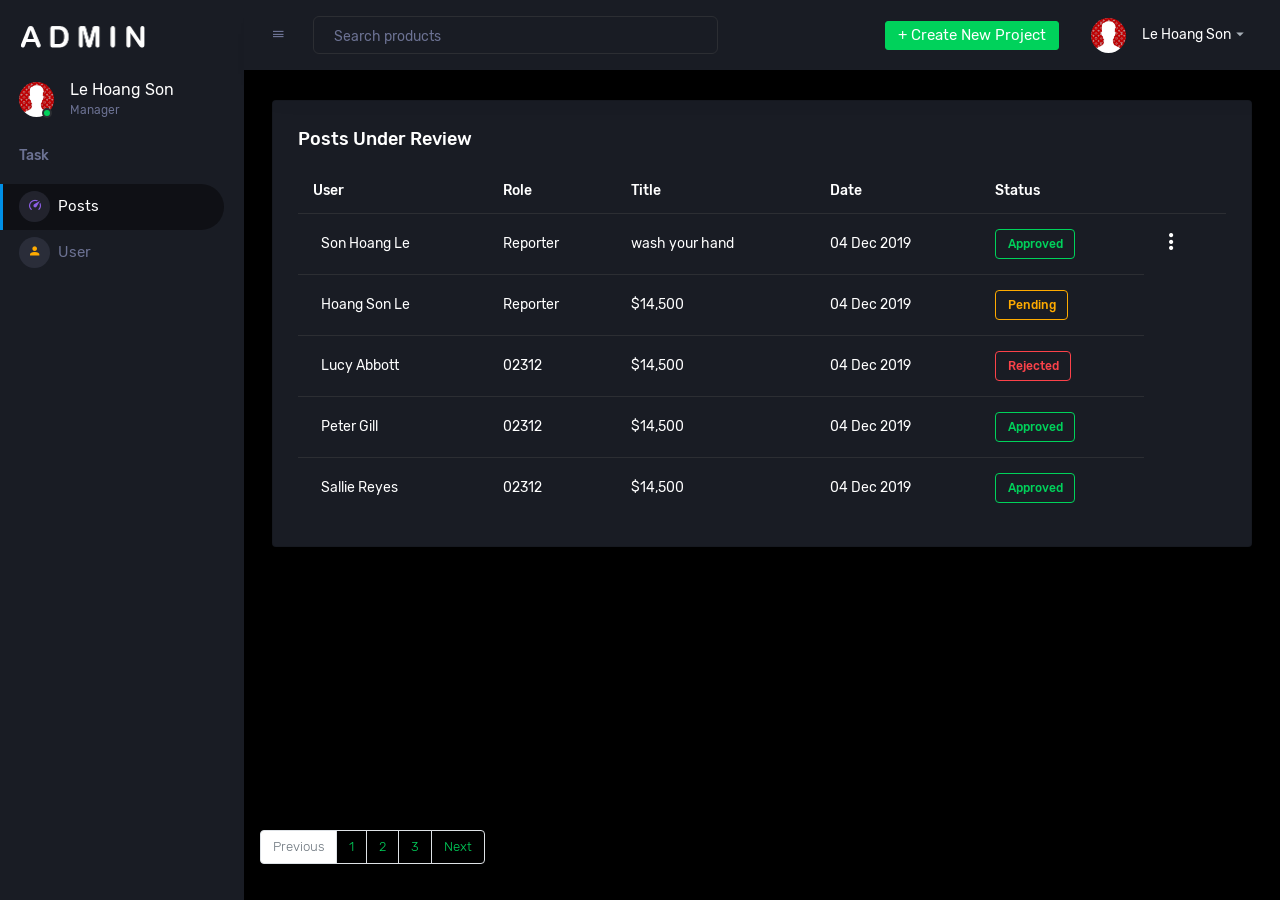
==== commit a04e0bbc: "update" ====
--- a/template/index.html
+++ b/template/index.html
@@ -20,15 +20,15 @@
     <!-- Layout styles -->
     <link rel="stylesheet" href="assets/css/style.css">
     <!-- End layout styles -->
-    <link rel="shortcut icon" href="assets/images/favicon.png" />
+    <link rel="shortcut icon" href="assets/images/web-logo.png" />
   </head>
   <body>
     <div class="container-scroller">
       <!-- partial:partials/_sidebar.html -->
       <nav class="sidebar sidebar-offcanvas" id="sidebar">
         <div class="sidebar-brand-wrapper d-none d-lg-flex align-items-center justify-content-center fixed-top">
-          <a class="sidebar-brand brand-logo" href="index.html"><img src="assets/images/logo-Admin.svg" alt="logo" /></a>
-          <a class="sidebar-brand brand-logo-mini" href="index.html"><img src="assets/images/logo-mini-a.svg" alt="logo" /></a>
+          <a class="sidebar-brand brand-logo" href="../template/index.html"><img src="assets/images/logo-Admin.svg" alt="logo" /></a>
+          <a class="sidebar-brand brand-logo-mini" href="../template/index.html"><img src="assets/images/logo-mini-a.svg" alt="logo" /></a>
         </div>
         <ul class="nav">
           <li class="nav-item profile">
@@ -43,7 +43,7 @@
                   <span>Manager</span>
                 </div>
               </div>
-              <a href="#" id="profile-dropdown" data-toggle="dropdown"><i class="mdi mdi-dots-vertical"></i></a>
+              <!-- <a href="#" id="profile-dropdown" data-toggle="dropdown"><i class="mdi mdi-dots-vertical"></i></a>
               <div class="dropdown-menu dropdown-menu-right sidebar-dropdown preview-list" aria-labelledby="profile-dropdown">
                 <a href="#" class="dropdown-item preview-item">
                   <div class="preview-thumbnail">
@@ -77,7 +77,7 @@
                     <p class="preview-subject ellipsis mb-1 text-small">To-do list</p>
                   </div>
                 </a>
-              </div>
+              </div> -->
             </div>
           </li>
 
@@ -100,40 +100,6 @@
                 <i class="mdi mdi-account"></i>
               </span>
               <span class="menu-title">User</span>
-            </a>
-          </li>
-          <li class="nav-item menu-items">
-            <a class="nav-link" href="pages/icons/mdi.html">
-              <span class="menu-icon">
-                <i class="mdi mdi-contacts"></i>
-              </span>
-              <span class="menu-title">Icons</span>
-            </a>
-          </li>
-          <li class="nav-item menu-items">
-            <a class="nav-link" data-toggle="collapse" href="#auth" aria-expanded="false" aria-controls="auth">
-              <span class="menu-icon">
-                <i class="mdi mdi-security"></i>
-              </span>
-              <span class="menu-title">User Pages</span>
-              <i class="menu-arrow"></i>
-            </a>
-            <div class="collapse" id="auth">
-              <ul class="nav flex-column sub-menu">
-                <li class="nav-item"> <a class="nav-link" href="pages/samples/blank-page.html"> Blank Page </a></li>
-                <li class="nav-item"> <a class="nav-link" href="pages/samples/error-404.html"> 404 </a></li>
-                <li class="nav-item"> <a class="nav-link" href="pages/samples/error-500.html"> 500 </a></li>
-                <li class="nav-item"> <a class="nav-link" href="pages/samples/login.html"> Login </a></li>
-                <li class="nav-item"> <a class="nav-link" href="pages/samples/register.html"> Register </a></li>
-              </ul>
-            </div>
-          </li>
-          <li class="nav-item menu-items">
-            <a class="nav-link" href="http://www.bootstrapdash.com/demo/corona-free/jquery/documentation/documentation.html">
-              <span class="menu-icon">
-                <i class="mdi mdi-file-document-box"></i>
-              </span>
-              <span class="menu-title">Documentation</span>
             </a>
           </li>
         </ul>
@@ -159,117 +125,7 @@
             </ul>
             <ul class="navbar-nav navbar-nav-right">
               <li class="nav-item dropdown d-none d-lg-block">
-                <a class="nav-link btn btn-success create-new-button" id="createbuttonDropdown" data-toggle="dropdown" aria-expanded="false" href="#">+ Create New Project</a>
-                <div class="dropdown-menu dropdown-menu-right navbar-dropdown preview-list" aria-labelledby="createbuttonDropdown">
-                  <h6 class="p-3 mb-0">Projects</h6>
-                  <div class="dropdown-divider"></div>
-                  <a class="dropdown-item preview-item" href="../template/pages/forms/basic_elements.html">
-                    <div class="preview-thumbnail">
-                      <div class="preview-icon bg-dark rounded-circle">
-                        <i class="mdi mdi-file-outline text-primary"></i>
-                      </div>
-                    </div>
-                    <div class="preview-item-content">
-                      <p class="preview-subject ellipsis mb-1">New post</p>
-                    </div>
-                  </a>
-                  <div class="dropdown-divider"></div>
-                  <p class="p-3 mb-0 text-center">See all projects</p>
-                </div>
-              </li>
-
-              <li class="nav-item nav-settings d-none d-lg-block">
-                <a class="nav-link" href="#">
-                  <i class="mdi mdi-view-grid"></i>
-                </a>
-              </li>
-              <li class="nav-item dropdown border-left">
-                <a class="nav-link count-indicator dropdown-toggle" id="messageDropdown" href="#" data-toggle="dropdown" aria-expanded="false">
-                  <i class="mdi mdi-email"></i>
-                  <span class="count bg-success"></span>
-                </a>
-                <div class="dropdown-menu dropdown-menu-right navbar-dropdown preview-list" aria-labelledby="messageDropdown">
-                  <h6 class="p-3 mb-0">Messages</h6>
-                  <div class="dropdown-divider"></div>
-                  <a class="dropdown-item preview-item">
-                    <div class="preview-thumbnail">
-                      <img src="assets/images/faces/face4.jpg" alt="image" class="rounded-circle profile-pic">
-                    </div>
-                    <div class="preview-item-content">
-                      <p class="preview-subject ellipsis mb-1">Mark send you a message</p>
-                      <p class="text-muted mb-0"> 1 Minutes ago </p>
-                    </div>
-                  </a>
-                  <div class="dropdown-divider"></div>
-                  <a class="dropdown-item preview-item">
-                    <div class="preview-thumbnail">
-                      <img src="assets/images/faces/face2.jpg" alt="image" class="rounded-circle profile-pic">
-                    </div>
-                    <div class="preview-item-content">
-                      <p class="preview-subject ellipsis mb-1">Cregh send you a message</p>
-                      <p class="text-muted mb-0"> 15 Minutes ago </p>
-                    </div>
-                  </a>
-                  <div class="dropdown-divider"></div>
-                  <a class="dropdown-item preview-item">
-                    <div class="preview-thumbnail">
-                      <img src="assets/images/faces/face3.jpg" alt="image" class="rounded-circle profile-pic">
-                    </div>
-                    <div class="preview-item-content">
-                      <p class="preview-subject ellipsis mb-1">Profile picture updated</p>
-                      <p class="text-muted mb-0"> 18 Minutes ago </p>
-                    </div>
-                  </a>
-                  <div class="dropdown-divider"></div>
-                  <p class="p-3 mb-0 text-center">4 new messages</p>
-                </div>
-              </li>
-              <li class="nav-item dropdown border-left">
-                <a class="nav-link count-indicator dropdown-toggle" id="notificationDropdown" href="#" data-toggle="dropdown">
-                  <i class="mdi mdi-bell"></i>
-                  <span class="count bg-danger"></span>
-                </a>
-                <div class="dropdown-menu dropdown-menu-right navbar-dropdown preview-list" aria-labelledby="notificationDropdown">
-                  <h6 class="p-3 mb-0">Notifications</h6>
-                  <div class="dropdown-divider"></div>
-                  <a class="dropdown-item preview-item">
-                    <div class="preview-thumbnail">
-                      <div class="preview-icon bg-dark rounded-circle">
-                        <i class="mdi mdi-calendar text-success"></i>
-                      </div>
-                    </div>
-                    <div class="preview-item-content">
-                      <p class="preview-subject mb-1">Event today</p>
-                      <p class="text-muted ellipsis mb-0"> Just a reminder that you have an event today </p>
-                    </div>
-                  </a>
-                  <div class="dropdown-divider"></div>
-                  <a class="dropdown-item preview-item">
-                    <div class="preview-thumbnail">
-                      <div class="preview-icon bg-dark rounded-circle">
-                        <i class="mdi mdi-settings text-danger"></i>
-                      </div>
-                    </div>
-                    <div class="preview-item-content">
-                      <p class="preview-subject mb-1">Settings</p>
-                      <p class="text-muted ellipsis mb-0"> Update dashboard </p>
-                    </div>
-                  </a>
-                  <div class="dropdown-divider"></div>
-                  <a class="dropdown-item preview-item">
-                    <div class="preview-thumbnail">
-                      <div class="preview-icon bg-dark rounded-circle">
-                        <i class="mdi mdi-link-variant text-warning"></i>
-                      </div>
-                    </div>
-                    <div class="preview-item-content">
-                      <p class="preview-subject mb-1">Launch Admin</p>
-                      <p class="text-muted ellipsis mb-0"> New admin wow! </p>
-                    </div>
-                  </a>
-                  <div class="dropdown-divider"></div>
-                  <p class="p-3 mb-0 text-center">See all notifications</p>
-                </div>
+                <a class="nav-link btn btn-success create-new-button" id="createbuttonDropdown"href="../template/pages/forms/post.html">+ Create New Project</a>
               </li>
               <li class="nav-item dropdown">
                 <a class="nav-link" id="profileDropdown" href="#" data-toggle="dropdown">
@@ -282,7 +138,7 @@
                 <div class="dropdown-menu dropdown-menu-right navbar-dropdown preview-list" aria-labelledby="profileDropdown">
                   <h6 class="p-3 mb-0">Profile</h6>
                   <div class="dropdown-divider"></div>
-                  <a class="dropdown-item preview-item">
+                  <a class="dropdown-item preview-item" href="../template/pages/forms/profile.html">
                     <div class="preview-thumbnail">
                       <div class="preview-icon bg-dark rounded-circle">
                         <i class="mdi mdi-settings text-success"></i>
@@ -293,7 +149,7 @@
                     </div>
                   </a>
                   <div class="dropdown-divider"></div>
-                  <a class="dropdown-item preview-item">
+                  <a class="dropdown-item preview-item" href="../template/pages/Login/login.html">
                     <div class="preview-thumbnail">
                       <div class="preview-icon bg-dark rounded-circle">
                         <i class="mdi mdi-logout text-danger"></i>
@@ -303,8 +159,6 @@
                       <p class="preview-subject mb-1">Log out</p>
                     </div>
                   </a>
-                  <div class="dropdown-divider"></div>
-                  <p class="p-3 mb-0 text-center">Advanced settings</p>
                 </div>
               </li>
             </ul>
@@ -497,12 +351,21 @@
   </div>
   <!-- content-wrapper ends -->
   <!-- partial:partials/_footer.html -->
-  <!-- <footer class="footer">
-    <div class="d-sm-flex justify-content-center justify-content-sm-between">
-      <span class="text-muted d-block text-center text-sm-left d-sm-inline-block">Copyright © bootstrapdash.com 2020</span>
-      <span class="float-none float-sm-right d-block mt-1 mt-sm-0 text-center"> Free <a href="https://www.bootstrapdash.com/bootstrap-admin-template/" target="_blank">Bootstrap admin templates</a> from Bootstrapdash.com</span>
-    </div>
-  </footer> -->
+  <footer class="footer">
+    <nav aria-label="...">
+      <ul class="pagination">
+        <li class="page-item disabled">
+          <span class="page-link">Previous</span>
+        </li>
+        <li class="page-item"><a class="page-link" href="#">1</a></li>
+        <li class="page-item"><a class="page-link" href="#">2</a></li>
+        <li class="page-item"><a class="page-link" href="#">3</a></li>
+        <li class="page-item">
+          <a class="page-link" href="#">Next</a>
+        </li>
+      </ul>
+    </nav>
+  </footer>
   <!-- partial -->
 </div>
 <!-- main-panel ends -->
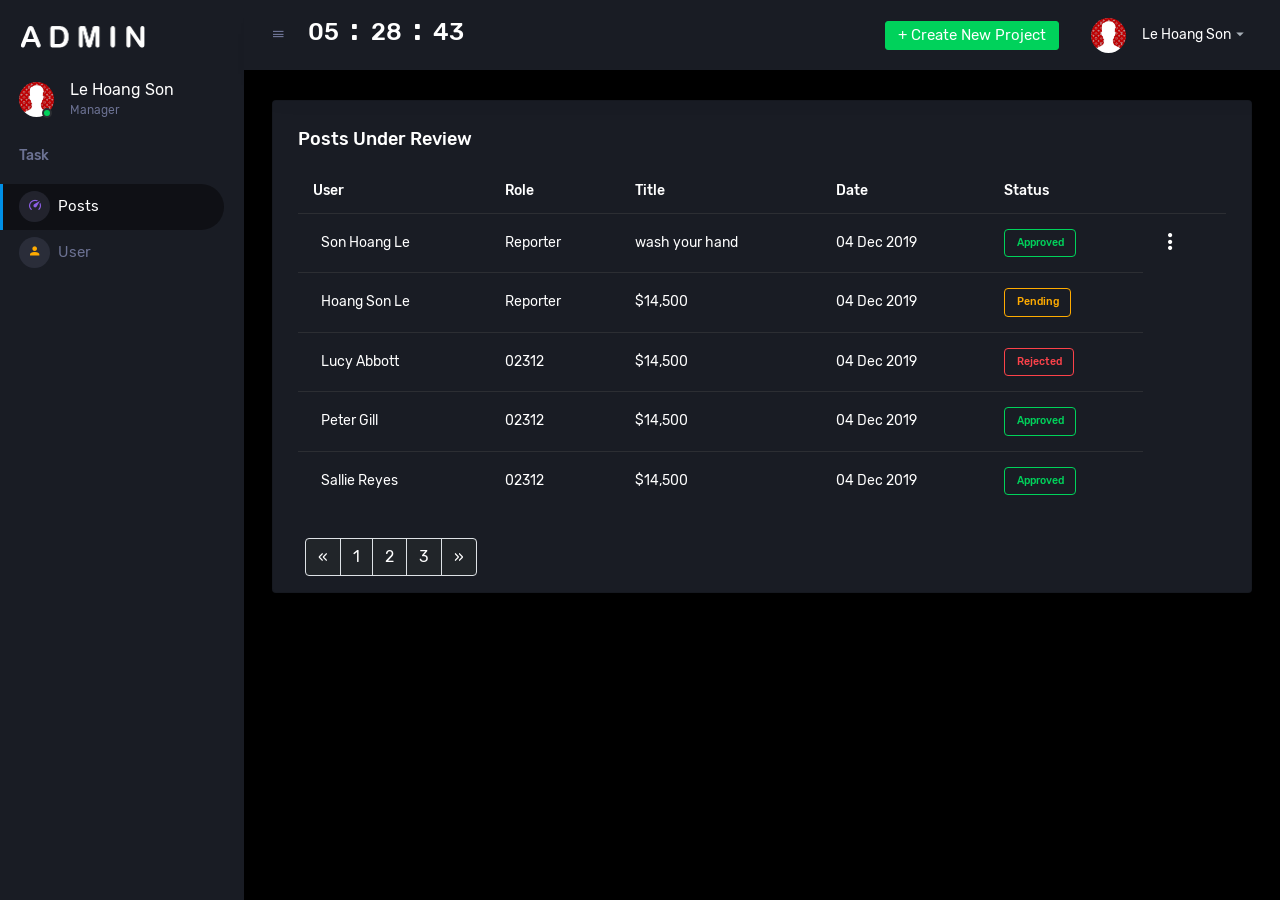
==== commit 1bd42305: "update" ====
--- a/template/index.html
+++ b/template/index.html
@@ -9,14 +9,19 @@
     <link rel="stylesheet" href="assets/vendors/mdi/css/materialdesignicons.min.css">
     <link rel="stylesheet" href="assets/vendors/css/vendor.bundle.base.css">
     <!-- endinject -->
+
     <!-- Plugin css for this page -->
     <link rel="stylesheet" href="assets/vendors/jvectormap/jquery-jvectormap.css">
     <link rel="stylesheet" href="assets/vendors/flag-icon-css/css/flag-icon.min.css">
     <link rel="stylesheet" href="assets/vendors/owl-carousel-2/owl.carousel.min.css">
     <link rel="stylesheet" href="assets/vendors/owl-carousel-2/owl.theme.default.min.css">
     <!-- End plugin css for this page -->
-    <!-- inject:css -->
-    <!-- endinject -->
+
+    <!-- Clock card -->
+    <link rel="stylesheet" href="https://cdnjs.cloudflare.com/ajax/libs/twitter-bootstrap/4.0.0-beta.2/css/bootstrap.min.css" />
+    <script src="https://cdnjs.cloudflare.com/ajax/libs/jquery/3.1.1/jquery.min.js"></script>
+    <!-- CCEnd -->
+
     <!-- Layout styles -->
     <link rel="stylesheet" href="assets/css/style.css">
     <!-- End layout styles -->
@@ -116,13 +121,19 @@
             <button class="navbar-toggler navbar-toggler align-self-center" type="button" data-toggle="minimize">
               <span class="mdi mdi-menu"></span>
             </button>
-            <ul class="navbar-nav w-100">
-              <li class="nav-item w-100">
-                <form class="nav-link mt-2 mt-md-0 d-none d-lg-flex search">
-                  <input type="text" class="form-control" placeholder="Search products">
-                </form>
+
+            <ul class="navbar-nav col-md-6">
+              <li class="nav-item text-white clock-num">
+                <h3 class="card-title text-center clock-text">
+                  <div class="mt-2 d-flex flex-wrap justify-content-center">
+                  <a><span class="badge hours"></span></a> :
+                  <a><span class="badge min"></span></a> :
+                  <a><span class="badge sec"></span></a>
+                  </div>
+                </h3>
               </li>
             </ul>
+
             <ul class="navbar-nav navbar-nav-right">
               <li class="nav-item dropdown d-none d-lg-block">
                 <a class="nav-link btn btn-success create-new-button" id="createbuttonDropdown"href="../template/pages/forms/post.html">+ Create New Project</a>
@@ -292,6 +303,25 @@
               </table>
             </div>
           </div>
+
+          <nav aria-label="Page navigation example">
+            <ul class="pagination">
+              <li class="page-item">
+                <a class="page-link" href="#" aria-label="Previous">
+                  <span aria-hidden="true">&laquo;</span>
+                </a>
+              </li>
+              <li class="page-item"><a class="page-link" href="#">1</a></li>
+              <li class="page-item"><a class="page-link" href="#">2</a></li>
+              <li class="page-item"><a class="page-link" href="#">3</a></li>
+              <li class="page-item">
+                <a class="page-link" href="#" aria-label="Next">
+                  <span aria-hidden="true">&raquo;</span>
+                </a>
+              </li>
+            </ul>
+          </nav>
+
         </div>
       </div>
 
@@ -352,26 +382,15 @@
   <!-- content-wrapper ends -->
   <!-- partial:partials/_footer.html -->
   <footer class="footer">
-    <nav aria-label="...">
-      <ul class="pagination">
-        <li class="page-item disabled">
-          <span class="page-link">Previous</span>
-        </li>
-        <li class="page-item"><a class="page-link" href="#">1</a></li>
-        <li class="page-item"><a class="page-link" href="#">2</a></li>
-        <li class="page-item"><a class="page-link" href="#">3</a></li>
-        <li class="page-item">
-          <a class="page-link" href="#">Next</a>
-        </li>
-      </ul>
-    </nav>
+   
   </footer>
   <!-- partial -->
 </div>
 <!-- main-panel ends -->
-      </div>
-      <!-- page-body-wrapper ends -->
-    </div>
+</div>
+ <!-- page-body-wrapper ends -->
+</div>
+
     <!-- container-scroller -->
     <!-- plugins:js -->
     <script src="assets/vendors/js/vendor.bundle.base.js"></script>
@@ -392,6 +411,22 @@
     <!-- endinject -->
     <!-- Custom js for this page -->
     <script src="assets/js/dashboard.js"></script>
+    <script>
+      $(document).ready(function() {
+      setInterval( function() {
+      var hours = new Date().getHours();
+      $(".hours").html(( hours < 10 ? "0" : "" ) + hours);
+      }, 1000);
+      setInterval( function() {
+      var minutes = new Date().getMinutes();
+      $(".min").html(( minutes < 10 ? "0" : "" ) + minutes);
+      },1000);
+      setInterval( function() {
+      var seconds = new Date().getSeconds();
+      $(".sec").html(( seconds < 10 ? "0" : "" ) + seconds);
+      },1000);
+      });
+      </script>
     <!-- End custom js for this page -->
   </body>
 </html>
--- a/template/assets/css/style.css
+++ b/template/assets/css/style.css
@@ -15991,7 +15991,7 @@
 /* Badges */
 .badge {
   border-radius: 0.25rem;
-  font-size: 0.75rem;
+  /* font-size: 0.75rem; */
   font-weight: initial;
   line-height: 1;
   padding: 0.5rem 0.7rem;
@@ -17067,7 +17067,7 @@
       outline: 1px solid #0d0d0d; }
 
 .form-group label {
-  font-size: 0.875rem;
+  /* font-size: 0.875rem; */
   line-height: 1;
   vertical-align: top; }
 
@@ -21137,3 +21137,55 @@
   font-size: 25px;
 }
 
+/* profile */
+.pro-button{
+  padding-top: 15px;
+}
+
+.pic-button{
+  padding-top: 23.5px;
+}
+
+.cancel-button{
+  position: absolute;
+  padding: 0 0 0px 90px;
+  bottom: 27.5px;
+}
+
+.submit-button{
+  padding-left: 0px;
+}
+
+.img-fluid{
+  height: auto;
+}
+
+.rounded-circle{
+  border-radius: 50% !important;
+}
+
+.img-button{
+  padding-top: 20px;
+}
+
+.img-upload{
+  padding-top: 50px;
+}
+
+.clock-text{
+  border: none;
+  font-size: 2rem ;
+}
+
+.clock-num{
+  margin-top: -0.2rem;
+}
+
+.pagination{
+  padding-left: 2rem;
+}
+
+.page-link{
+  color: #ffffff;
+  background-color: #212529;
+}
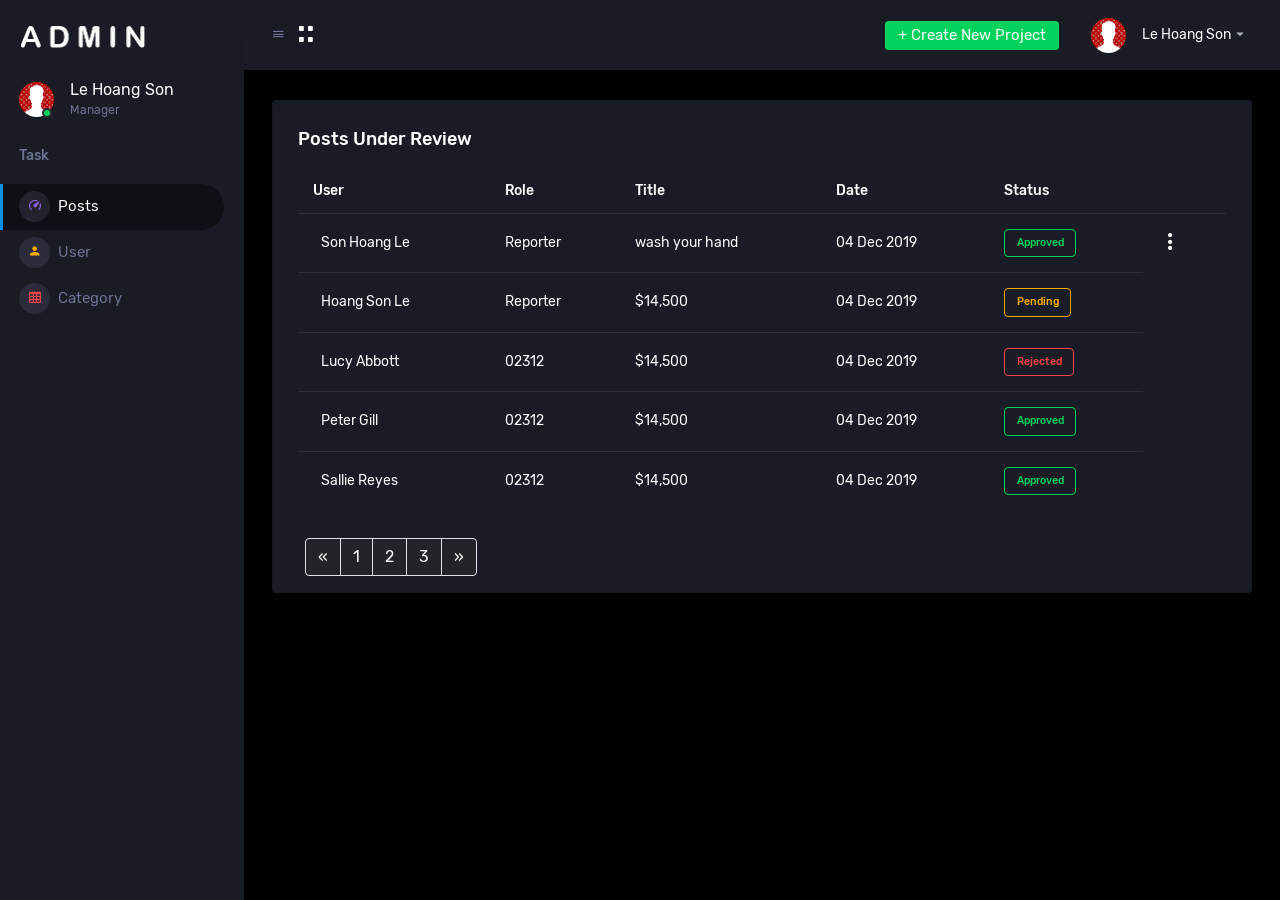
==== commit 445960b6: "update" ====
--- a/template/index.html
+++ b/template/index.html
@@ -107,6 +107,14 @@
               <span class="menu-title">User</span>
             </a>
           </li>
+          <li class="nav-item menu-items">
+            <a class="nav-link" href="../template/pages/category/category.html">
+              <span class="menu-icon">
+                <i class="mdi mdi-table-large"></i>
+              </span>
+              <span class="menu-title"> Category</span> </span>
+            </a>
+          </li>
         </ul>
       </nav>
       
@@ -122,6 +130,7 @@
               <span class="mdi mdi-menu"></span>
             </button>
 
+            <!-- Clock -->
             <ul class="navbar-nav col-md-6">
               <li class="nav-item text-white clock-num">
                 <h3 class="card-title text-center clock-text">
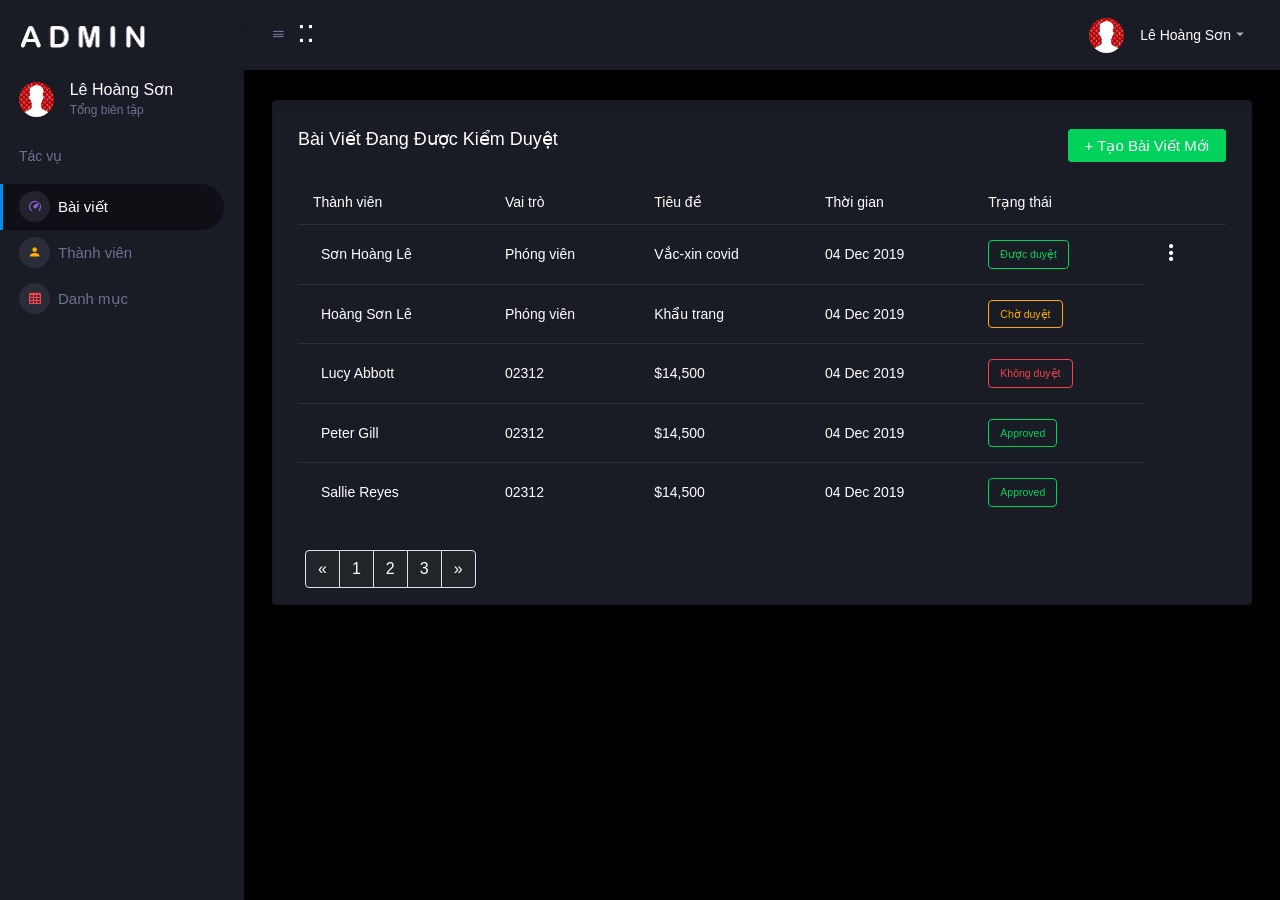
==== commit 3bf60aee: "update" ====
--- a/template/index.html
+++ b/template/index.html
@@ -5,6 +5,7 @@
     <meta charset="utf-8">
     <meta name="viewport" content="width=device-width, initial-scale=1, shrink-to-fit=no">
     <title>Admin</title>
+    
     <!-- plugins:css -->
     <link rel="stylesheet" href="assets/vendors/mdi/css/materialdesignicons.min.css">
     <link rel="stylesheet" href="assets/vendors/css/vendor.bundle.base.css">
@@ -41,61 +42,25 @@
               <div class="profile-pic">
                 <div class="count-indicator">
                   <img class="img-xs rounded-circle " src="assets/images/faces/face25.jpg" alt="">
-                  <span class="count bg-success"></span>
                 </div>
                 <div class="profile-name">
-                  <h5 class="mb-0 font-weight-normal">Le Hoang Son</h5>
-                  <span>Manager</span>
+                  <h5 class="mb-0 font-weight-normal">Lê Hoàng Sơn</h5>
+                  <span>Tổng biên tập</span>
                 </div>
               </div>
-              <!-- <a href="#" id="profile-dropdown" data-toggle="dropdown"><i class="mdi mdi-dots-vertical"></i></a>
-              <div class="dropdown-menu dropdown-menu-right sidebar-dropdown preview-list" aria-labelledby="profile-dropdown">
-                <a href="#" class="dropdown-item preview-item">
-                  <div class="preview-thumbnail">
-                    <div class="preview-icon bg-dark rounded-circle">
-                      <i class="mdi mdi-settings text-primary"></i>
-                    </div>
-                  </div>
-                  <div class="preview-item-content">
-                    <p class="preview-subject ellipsis mb-1 text-small">Account settings</p>
-                  </div>
-                </a>
-                <div class="dropdown-divider"></div>
-                <a href="#" class="dropdown-item preview-item">
-                  <div class="preview-thumbnail">
-                    <div class="preview-icon bg-dark rounded-circle">
-                      <i class="mdi mdi-onepassword  text-info"></i>
-                    </div>
-                  </div>
-                  <div class="preview-item-content">
-                    <p class="preview-subject ellipsis mb-1 text-small">Change Password</p>
-                  </div>
-                </a>
-                <div class="dropdown-divider"></div>
-                <a href="#" class="dropdown-item preview-item">
-                  <div class="preview-thumbnail">
-                    <div class="preview-icon bg-dark rounded-circle">
-                      <i class="mdi mdi-calendar-today text-success"></i>
-                    </div>
-                  </div>
-                  <div class="preview-item-content">
-                    <p class="preview-subject ellipsis mb-1 text-small">To-do list</p>
-                  </div>
-                </a>
-              </div> -->
             </div>
           </li>
 
           <!-- Task -->
           <li class="nav-item nav-category">
-            <span class="nav-link">Task</span>
+            <span class="nav-link">Tác vụ</span>
           </li>
           <li class="nav-item menu-items">
             <a class="nav-link" href="/template/index.html">
               <span class="menu-icon">
                 <i class="mdi mdi-speedometer"></i>
               </span>
-              <span class="menu-title">Posts</span>
+              <span class="menu-title">Bài viết</span>
             </a>
           </li>
           </li>
@@ -104,7 +69,7 @@
               <span class="menu-icon">
                 <i class="mdi mdi-account"></i>
               </span>
-              <span class="menu-title">User</span>
+              <span class="menu-title">Thành viên</span>
             </a>
           </li>
           <li class="nav-item menu-items">
@@ -112,7 +77,7 @@
               <span class="menu-icon">
                 <i class="mdi mdi-table-large"></i>
               </span>
-              <span class="menu-title"> Category</span> </span>
+              <span class="menu-title"> Danh mục </span> </span>
             </a>
           </li>
         </ul>
@@ -143,20 +108,18 @@
               </li>
             </ul>
 
+            <!-- Navbar -->
             <ul class="navbar-nav navbar-nav-right">
-              <li class="nav-item dropdown d-none d-lg-block">
-                <a class="nav-link btn btn-success create-new-button" id="createbuttonDropdown"href="../template/pages/forms/post.html">+ Create New Project</a>
-              </li>
               <li class="nav-item dropdown">
                 <a class="nav-link" id="profileDropdown" href="#" data-toggle="dropdown">
                   <div class="navbar-profile">
                     <img class="img-xs rounded-circle" src="assets/images/faces/face25.jpg" alt="">
-                    <p class="mb-0 d-none d-sm-block navbar-profile-name">Le Hoang Son</p>
+                    <p class="mb-0 d-none d-sm-block navbar-profile-name">Lê Hoàng Sơn</p>
                     <i class="mdi mdi-menu-down d-none d-sm-block"></i>
                   </div>
                 </a>
                 <div class="dropdown-menu dropdown-menu-right navbar-dropdown preview-list" aria-labelledby="profileDropdown">
-                  <h6 class="p-3 mb-0">Profile</h6>
+                  <h6 class="p-3 mb-0">Trang cá nhân</h6>
                   <div class="dropdown-divider"></div>
                   <a class="dropdown-item preview-item" href="../template/pages/forms/profile.html">
                     <div class="preview-thumbnail">
@@ -165,7 +128,7 @@
                       </div>
                     </div>
                     <div class="preview-item-content">
-                      <p class="preview-subject mb-1">Settings</p>
+                      <p class="preview-subject mb-1">Cài đặt</p>
                     </div>
                   </a>
                   <div class="dropdown-divider"></div>
@@ -176,48 +139,51 @@
                       </div>
                     </div>
                     <div class="preview-item-content">
-                      <p class="preview-subject mb-1">Log out</p>
+                      <p class="preview-subject mb-1">Đăng xuất</p>
                     </div>
                   </a>
                 </div>
               </li>
             </ul>
-            <button class="navbar-toggler navbar-toggler-right d-lg-none align-self-center" type="button" data-toggle="offcanvas">
-              <span class="mdi mdi-format-line-spacing"></span>
-            </button>
           </div>
         </nav>
 
-<!-- partial -->
+<!-- Main -->
 <div class="main-panel">
   <div class="content-wrapper">
     <div class="row ">
       <div class="col-lg-12 grid-margin stretch-card">
         <div class="card">
           <div class="card-body">
-            <h4 class="card-title">Posts Under Review</h4>
+            
+            <!-- button new post -->
+            <div class="card-title nav-item dropdown d-flex justify-content-between">
+              <h4> Bài viết đang được kiểm duyệt </h4>
+              <a class="nav-link btn btn-success create-new-button" id="createbuttonDropdown"href="../template/pages/forms/post.html">+ Tạo bài viết mới</a>
+            </div>
+
             <div class="table-responsive">
               <table class="table">
                 <thead>
                   <tr>
-                    <th> User </th>
-                    <th> Role </th>
-                    <th> Title </th>
-                    <th> Date </th>
-                    <th> Status </th>
+                    <th> Thành viên </th>
+                    <th> Vai trò </th>
+                    <th> Tiêu đề </th>
+                    <th> Thời gian </th>
+                    <th> Trạng thái </th>
                   </tr>
                 </thead>
                 <tbody>
                   <tr>
                     <td>
                       <!-- <img src="assets/images/faces/face1.jpg" alt="image" /> -->
-                      <span class="pl-2">Son Hoang Le</span>
-                    </td>
-                    <td> Reporter </td>
-                    <td> wash your hand </td>
+                      <span class="pl-2">Sơn Hoàng Lê</span>
+                    </td>
+                    <td> Phóng viên </td>
+                    <td> Vắc-xin covid </td>
                     <td> 04 Dec 2019 </td>
                     <td>
-                      <div class="badge badge-outline-success">Approved</div>
+                      <div class="badge badge-outline-success">Được duyệt</div>
                     </td>
 
                     <!-- dropdown -->
@@ -231,7 +197,7 @@
                             </div>
                           </div>
                           <div class="preview-item-content">
-                            <p class="preview-subject ellipsis mb-1 text-small">Preview</p>
+                            <p class="preview-subject ellipsis mb-1 text-small">Xem trước</p>
                           </div>
                         </a>
                         <div class="dropdown-divider"></div>
@@ -242,7 +208,7 @@
                             </div>
                           </div>
                           <div class="preview-item-content">
-                            <p class="preview-subject ellipsis mb-1 text-small">Edit</p>
+                            <p class="preview-subject ellipsis mb-1 text-small">Chỉnh sửa</p>
                           </div>
                         </a>
                         <div class="dropdown-divider"></div>
@@ -253,23 +219,24 @@
                             </div>
                           </div>
                           <div class="preview-item-content">
-                            <p class="preview-subject ellipsis mb-1 text-small">Delete</p>
+                            <p class="preview-subject ellipsis mb-1 text-small">Xóa</p>
                           </div>
                         </a>
                       </div>
                     </td>
-
-                  </tr>
+                  </tr>
+                  
+                  <!-- second -->
                   <tr>
                     <td>
                       <!-- <img src="assets/images/faces/face2.jpg" alt="image" /> -->
-                      <span class="pl-2">Hoang Son Le</span>
-                    </td>
-                    <td> Reporter </td>
-                    <td> $14,500 </td>
+                      <span class="pl-2">Hoàng Sơn Lê</span>
+                    </td>
+                    <td> Phóng viên </td>
+                    <td> Khẩu trang </td>
                     <td> 04 Dec 2019 </td>
                     <td>
-                      <div class="badge badge-outline-warning">Pending</div>
+                      <div class="badge badge-outline-warning">Chờ duyệt</div>
                     </td>
                   </tr>
                   <tr>
@@ -281,7 +248,7 @@
                     <td> $14,500 </td>
                     <td> 04 Dec 2019 </td>
                     <td>
-                      <div class="badge badge-outline-danger">Rejected</div>
+                      <div class="badge badge-outline-danger">Không duyệt</div>
                     </td>
                   </tr>
                   <tr>
--- a/template/assets/css/style.css
+++ b/template/assets/css/style.css
@@ -15518,27 +15518,27 @@
 
 /* Fonts */
 @font-face {
-  font-family: 'Rubik';
+  font-family: 'Poppins', sans-serif;
   font-weight: 300;
-  src: url("../fonts/Rubik/Rubik-Light.ttf");
+  src: url("../fonts/Poppins/Poppins-Light.ttf");
   /* IE9 Compat Modes */ }
 
 @font-face {
-  font-family: 'Rubik';
+  font-family: 'Poppins', sans-serif;
   font-weight: 400;
-  src: url("../fonts/Rubik/Rubik-Regular.ttf");
+  src: url("../fonts/Poppins/Poppins-Regular.ttf");
   /* IE9 Compat Modes */ }
 
 @font-face {
-  font-family: 'Rubik';
+  font-family: 'Poppins', sans-serif;
   font-weight: 500;
-  src: url("../fonts/Rubik/Rubik-Medium.ttf");
+  src: url("../fonts/Poppins/Poppins-Medium.ttf");
   /* IE9 Compat Modes */ }
 
 @font-face {
-  font-family: 'Rubik';
+  font-family: 'Poppins', sans-serif;
   font-weight: 700;
-  src: url("../fonts/Rubik/Rubik-Bold.ttf");
+  src: url("../fonts/Poppins/Poppins-Bold.ttf");
   /* IE9 Compat Modes */ }
 
 /* Backgrounds  */
@@ -21148,7 +21148,7 @@
 
 .cancel-button{
   position: absolute;
-  padding: 0 0 0px 90px;
+  padding: 0 0 0px 60px;
   bottom: 27.5px;
 }
 
@@ -21188,4 +21188,8 @@
 .page-link{
   color: #ffffff;
   background-color: #212529;
+}
+
+.side-col{
+  padding-top: 95px;
 }
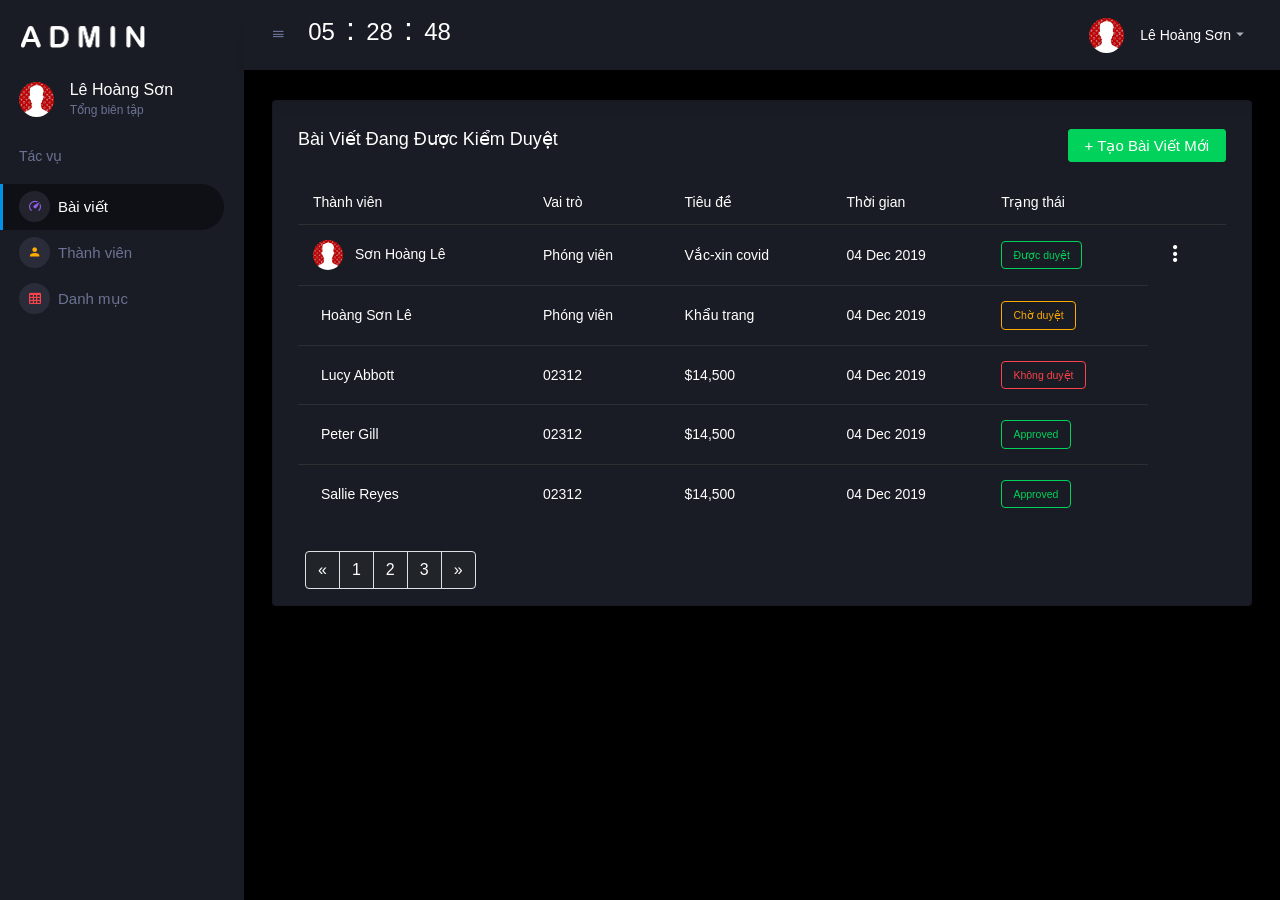
==== commit bb05b2d0: "update" ====
--- a/template/index.html
+++ b/template/index.html
@@ -30,7 +30,7 @@
   </head>
   <body>
     <div class="container-scroller">
-      <!-- partial:partials/_sidebar.html -->
+      <!-- sidebar -->
       <nav class="sidebar sidebar-offcanvas" id="sidebar">
         <div class="sidebar-brand-wrapper d-none d-lg-flex align-items-center justify-content-center fixed-top">
           <a class="sidebar-brand brand-logo" href="../template/index.html"><img src="assets/images/logo-Admin.svg" alt="logo" /></a>
@@ -88,7 +88,7 @@
         <!-- partial:partials/_navbar.html -->
         <nav class="navbar p-0 fixed-top d-flex flex-row">
           <div class="navbar-brand-wrapper d-flex d-lg-none align-items-center justify-content-center">
-            <a class="navbar-brand brand-logo-mini" href="index.html"><img src="assets/images/logo-mini.svg" alt="logo" /></a>
+            <a class="navbar-brand brand-logo-mini" href="index.html"><img src="assets/images/logo-mini-a.svg" alt="logo" /></a>
           </div>
           <div class="navbar-menu-wrapper flex-grow d-flex align-items-stretch">
             <button class="navbar-toggler navbar-toggler align-self-center" type="button" data-toggle="minimize">
@@ -176,7 +176,7 @@
                 <tbody>
                   <tr>
                     <td>
-                      <!-- <img src="assets/images/faces/face1.jpg" alt="image" /> -->
+                      <img src="assets/images/faces/face25.jpg" alt="image" />
                       <span class="pl-2">Sơn Hoàng Lê</span>
                     </td>
                     <td> Phóng viên </td>
@@ -302,107 +302,22 @@
       </div>
 
     </div>
-    <!-- <div class="row">
-      <div class="col-md-12 col-xl-4 grid-margin stretch-card">
-        <div class="card">
-          <div class="card-body">
-            <h4 class="card-title">To do list</h4>
-            <div class="add-items d-flex">
-              <input type="text" class="form-control todo-list-input" placeholder="enter task..">
-              <button class="add btn btn-primary todo-list-add-btn">Add</button>
-            </div>
-            <div class="list-wrapper">
-              <ul class="d-flex flex-column-reverse text-white todo-list todo-list-custom">
-                <li>
-                  <div class="form-check form-check-primary">
-                    <label class="form-check-label">
-                      <input class="checkbox" type="checkbox"> Create invoice </label>
-                  </div>
-                  <i class="remove mdi mdi-close-box"></i>
-                </li>
-                <li>
-                  <div class="form-check form-check-primary">
-                    <label class="form-check-label">
-                      <input class="checkbox" type="checkbox"> Meeting with Alita </label>
-                  </div>
-                  <i class="remove mdi mdi-close-box"></i>
-                </li>
-                <li class="completed">
-                  <div class="form-check form-check-primary">
-                    <label class="form-check-label">
-                      <input class="checkbox" type="checkbox" checked> Prepare for presentation </label>
-                  </div>
-                  <i class="remove mdi mdi-close-box"></i>
-                </li>
-                <li>
-                  <div class="form-check form-check-primary">
-                    <label class="form-check-label">
-                      <input class="checkbox" type="checkbox"> Plan weekend outing </label>
-                  </div>
-                  <i class="remove mdi mdi-close-box"></i>
-                </li>
-                <li>
-                  <div class="form-check form-check-primary">
-                    <label class="form-check-label">
-                      <input class="checkbox" type="checkbox"> Pick up kids from school </label>
-                  </div>
-                  <i class="remove mdi mdi-close-box"></i>
-                </li>
-              </ul>
-            </div>
-          </div>
-        </div>
-      </div>
-    </div> -->
   </div>
   <!-- content-wrapper ends -->
-  <!-- partial:partials/_footer.html -->
+  <!-- footer.html -->
   <footer class="footer">
    
   </footer>
-  <!-- partial -->
+  
 </div>
-<!-- main-panel ends -->
 </div>
- <!-- page-body-wrapper ends -->
 </div>
 
-    <!-- container-scroller -->
     <!-- plugins:js -->
     <script src="assets/vendors/js/vendor.bundle.base.js"></script>
-    <!-- endinject -->
-    <!-- Plugin js for this page -->
-    <script src="assets/vendors/chart.js/Chart.min.js"></script>
-    <script src="assets/vendors/progressbar.js/progressbar.min.js"></script>
-    <script src="assets/vendors/jvectormap/jquery-jvectormap.min.js"></script>
-    <script src="assets/vendors/jvectormap/jquery-jvectormap-world-mill-en.js"></script>
     <script src="assets/vendors/owl-carousel-2/owl.carousel.min.js"></script>
-    <!-- End plugin js for this page -->
-    <!-- inject:js -->
-    <script src="assets/js/off-canvas.js"></script>
-    <script src="assets/js/hoverable-collapse.js"></script>
     <script src="assets/js/misc.js"></script>
-    <script src="assets/js/settings.js"></script>
-    <script src="assets/js/todolist.js"></script>
-    <!-- endinject -->
-    <!-- Custom js for this page -->
-    <script src="assets/js/dashboard.js"></script>
-    <script>
-      $(document).ready(function() {
-      setInterval( function() {
-      var hours = new Date().getHours();
-      $(".hours").html(( hours < 10 ? "0" : "" ) + hours);
-      }, 1000);
-      setInterval( function() {
-      var minutes = new Date().getMinutes();
-      $(".min").html(( minutes < 10 ? "0" : "" ) + minutes);
-      },1000);
-      setInterval( function() {
-      var seconds = new Date().getSeconds();
-      $(".sec").html(( seconds < 10 ? "0" : "" ) + seconds);
-      },1000);
-      });
-      </script>
-    <!-- End custom js for this page -->
+    <script src="assets/js/clock.js"></script>
+
   </body>
 </html>
--- a/template/assets/css/style.css
+++ b/template/assets/css/style.css
@@ -13171,6 +13171,7 @@
   flex-grow: 1 !important; }
 
 .flex-shrink-0 {
+  padding-right: 20px;
   flex-shrink: 0 !important; }
 
 .flex-shrink-1 {
@@ -21148,12 +21149,12 @@
 
 .cancel-button{
   position: absolute;
-  padding: 0 0 0px 60px;
+  padding: 0 0 0px 75px;
   bottom: 27.5px;
 }
 
 .submit-button{
-  padding-left: 0px;
+  padding-left: 12px;
 }
 
 .img-fluid{
@@ -21192,4 +21193,8 @@
 
 .side-col{
   padding-top: 95px;
-}+}
+
+.card-comments{
+  padding-left: 0px;
+}
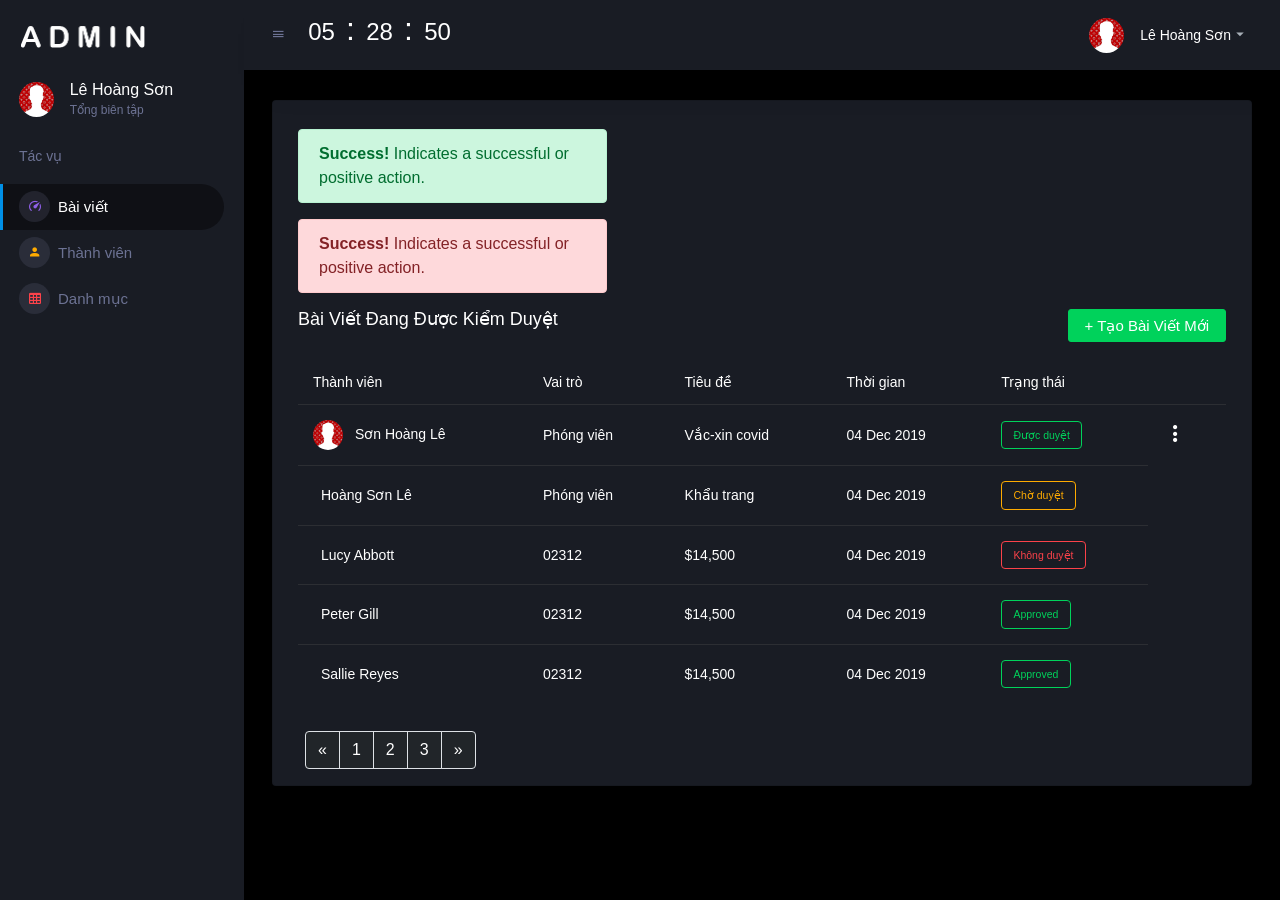
==== commit ee812ad7: "upload" ====
--- a/template/index.html
+++ b/template/index.html
@@ -155,6 +155,14 @@
       <div class="col-lg-12 grid-margin stretch-card">
         <div class="card">
           <div class="card-body">
+
+            <div class="alert alert-success col-4">
+              <strong>Success!</strong> Indicates a successful or positive action.
+            </div>
+
+            <div class="alert alert-danger col-4">
+              <strong>Success!</strong> Indicates a successful or positive action.
+            </div>
             
             <!-- button new post -->
             <div class="card-title nav-item dropdown d-flex justify-content-between">
--- a/template/assets/css/style.css
+++ b/template/assets/css/style.css
@@ -21198,3 +21198,19 @@
 .card-comments{
   padding-left: 0px;
 }
+
+.af-bg{
+  background-color: #f8f9fa;
+}
+
+.af-bg-in{
+  border-radius: 1rem;
+  background-color: #ffffff;
+  color:#000000;
+}
+
+.af-bg-out{
+  background-color: #ffffff;
+  color:#000000;
+  border: none;
+}
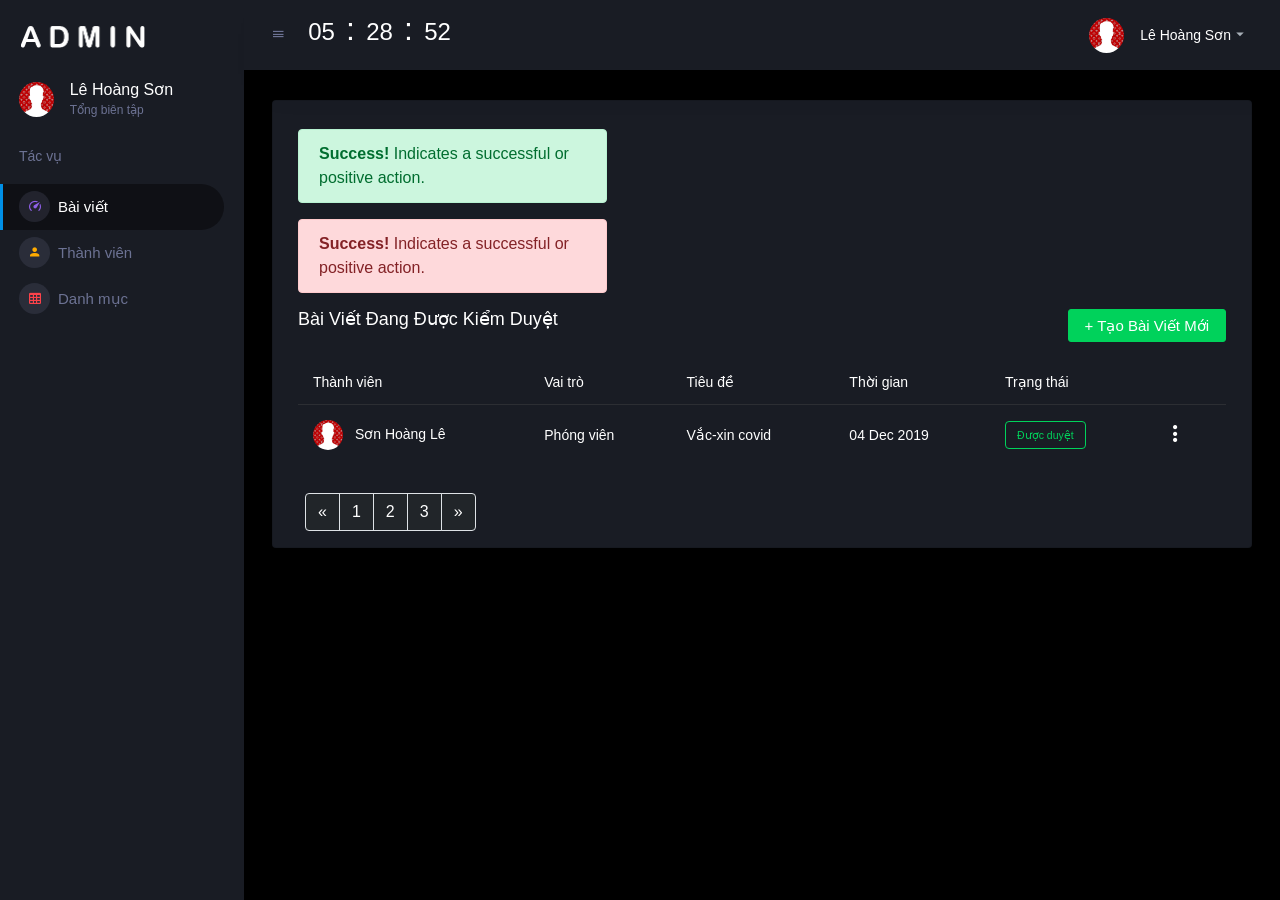
==== commit cd212b0d: "update" ====
--- a/template/index.html
+++ b/template/index.html
@@ -234,55 +234,6 @@
                     </td>
                   </tr>
                   
-                  <!-- second -->
-                  <tr>
-                    <td>
-                      <!-- <img src="assets/images/faces/face2.jpg" alt="image" /> -->
-                      <span class="pl-2">Hoàng Sơn Lê</span>
-                    </td>
-                    <td> Phóng viên </td>
-                    <td> Khẩu trang </td>
-                    <td> 04 Dec 2019 </td>
-                    <td>
-                      <div class="badge badge-outline-warning">Chờ duyệt</div>
-                    </td>
-                  </tr>
-                  <tr>
-                    <td>
-                      <!-- <img src="assets/images/faces/face5.jpg" alt="image" /> -->
-                      <span class="pl-2">Lucy Abbott</span>
-                    </td>
-                    <td> 02312 </td>
-                    <td> $14,500 </td>
-                    <td> 04 Dec 2019 </td>
-                    <td>
-                      <div class="badge badge-outline-danger">Không duyệt</div>
-                    </td>
-                  </tr>
-                  <tr>
-                    <td>
-                      <!-- <img src="assets/images/faces/face3.jpg" alt="image" /> -->
-                      <span class="pl-2">Peter Gill</span>
-                    </td>
-                    <td> 02312 </td>
-                    <td> $14,500 </td>
-                    <td> 04 Dec 2019 </td>
-                    <td>
-                      <div class="badge badge-outline-success">Approved</div>
-                    </td>
-                  </tr>
-                  <tr>
-                    <td>
-                      <!-- <img src="assets/images/faces/face4.jpg" alt="image" /> -->
-                      <span class="pl-2">Sallie Reyes</span>
-                    </td>
-                    <td> 02312 </td>
-                    <td> $14,500 </td>
-                    <td> 04 Dec 2019 </td>
-                    <td>
-                      <div class="badge badge-outline-success">Approved</div>
-                    </td>
-                  </tr>
                 </tbody>
               </table>
             </div>
